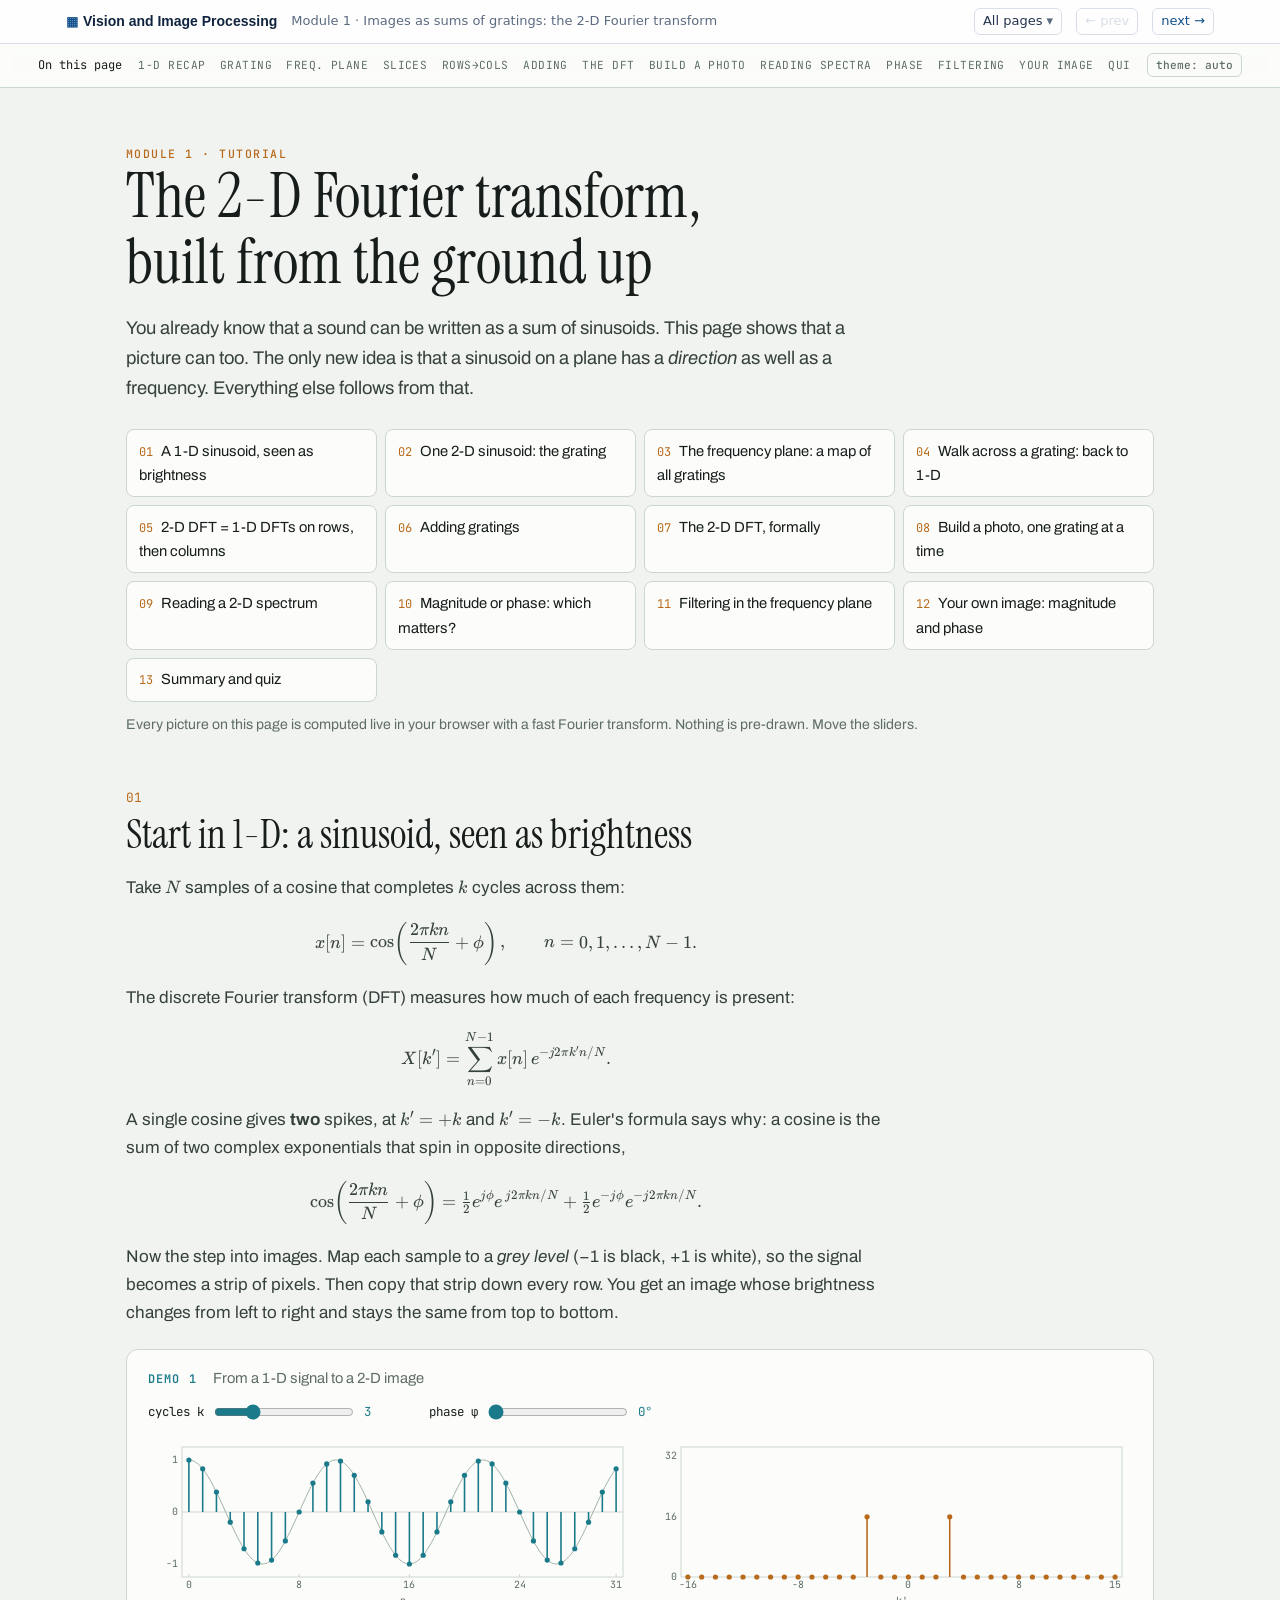
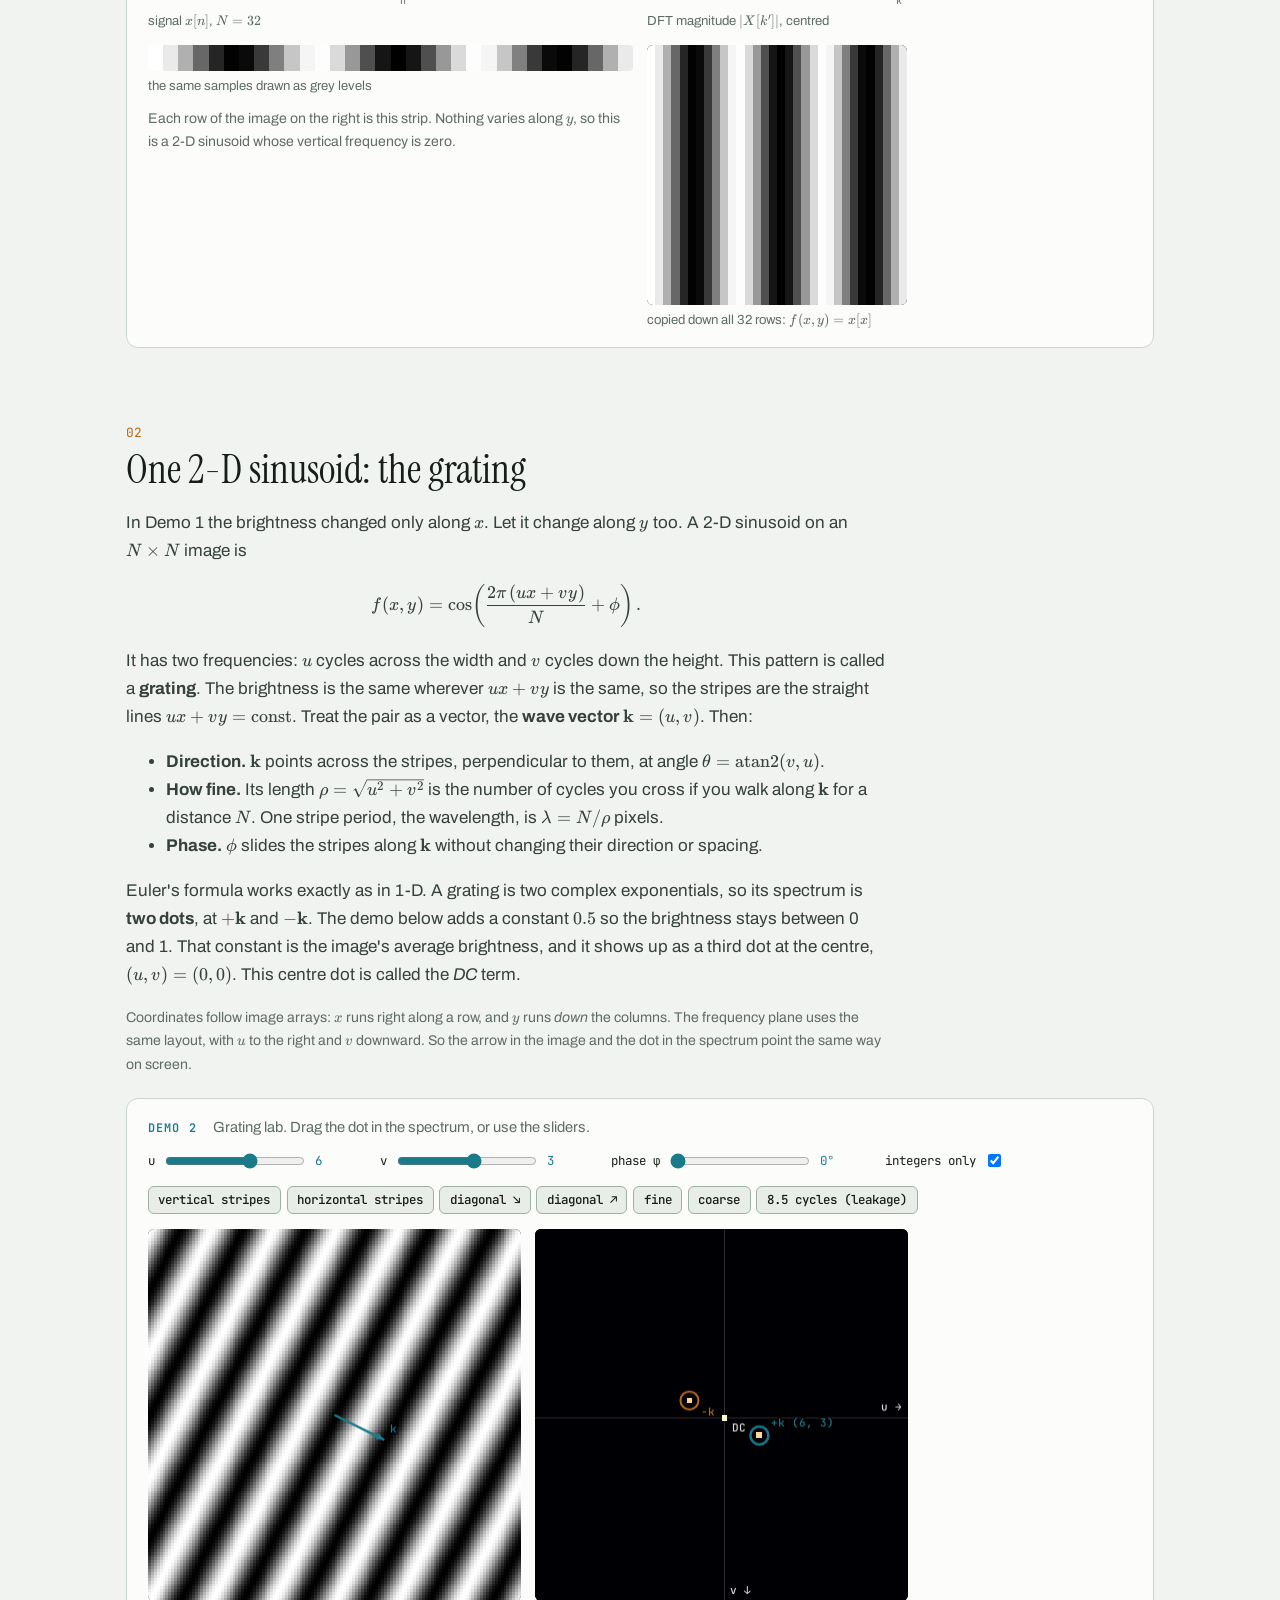
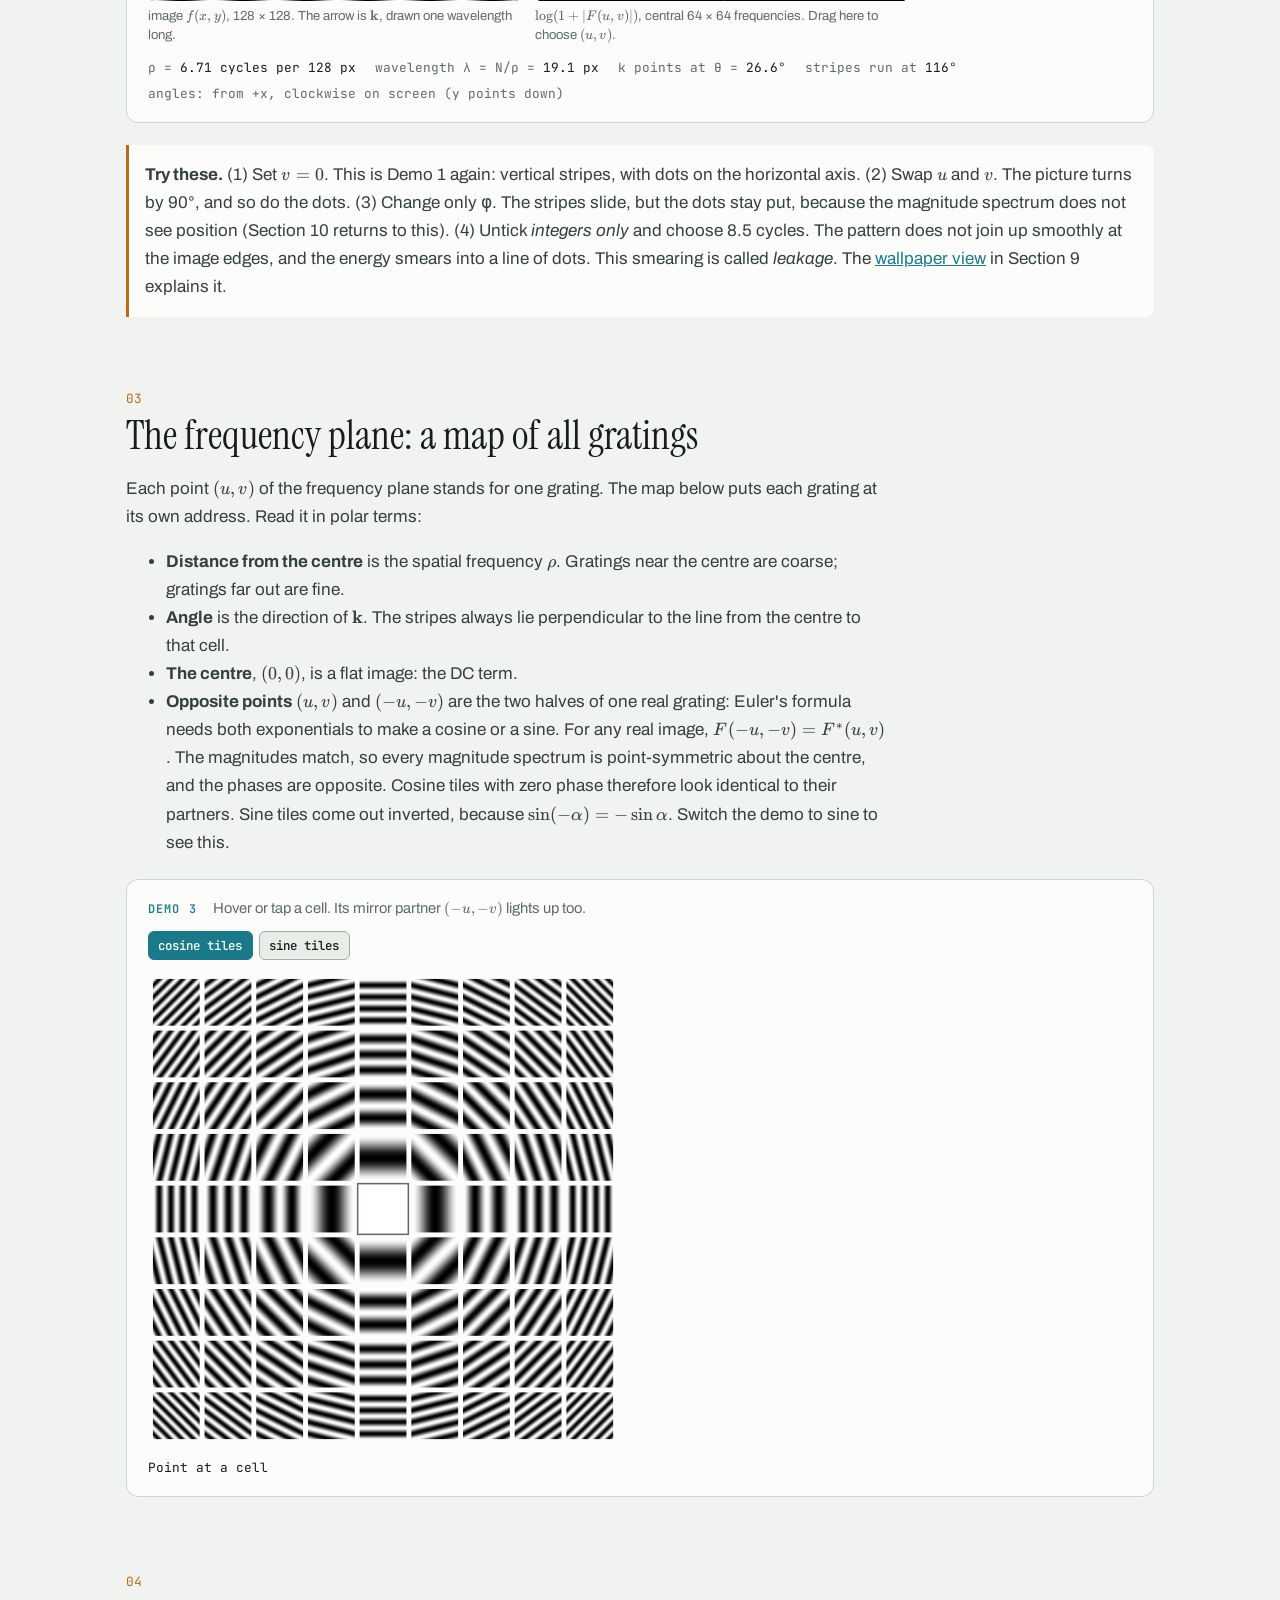
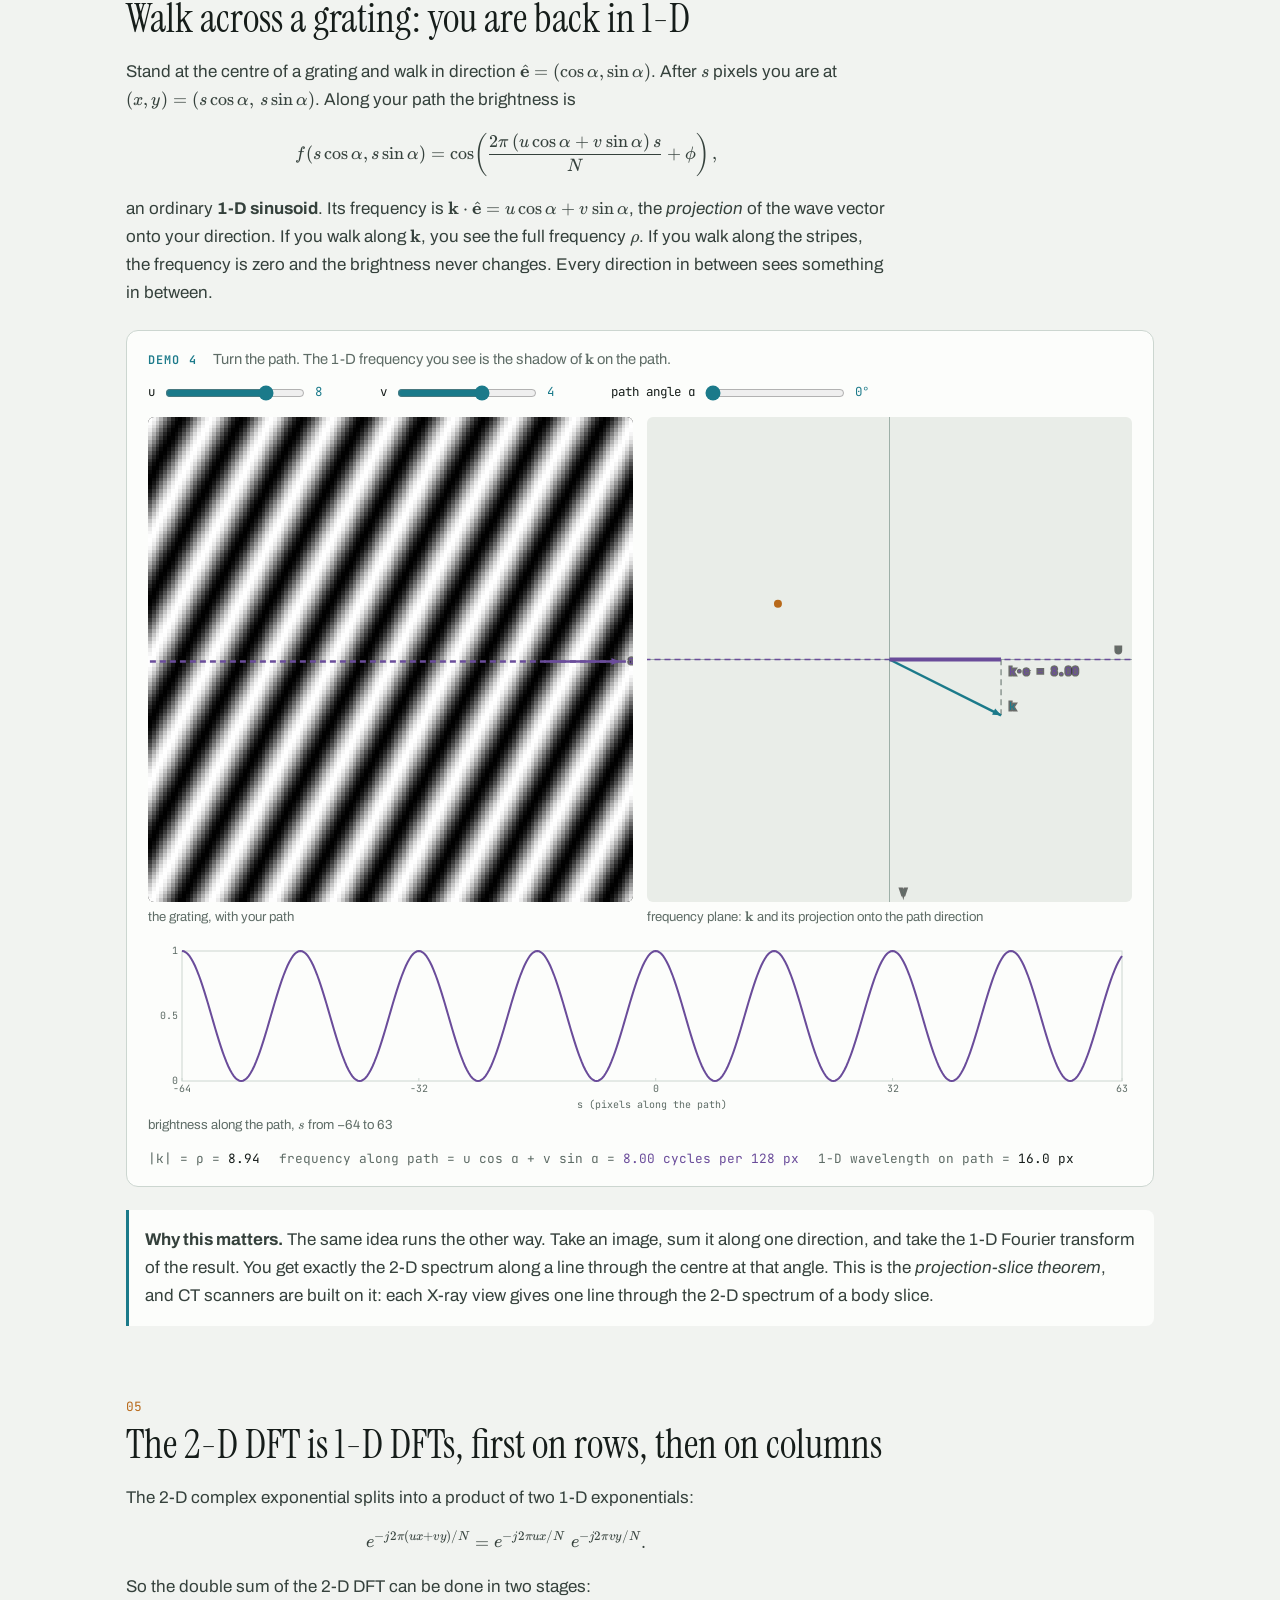
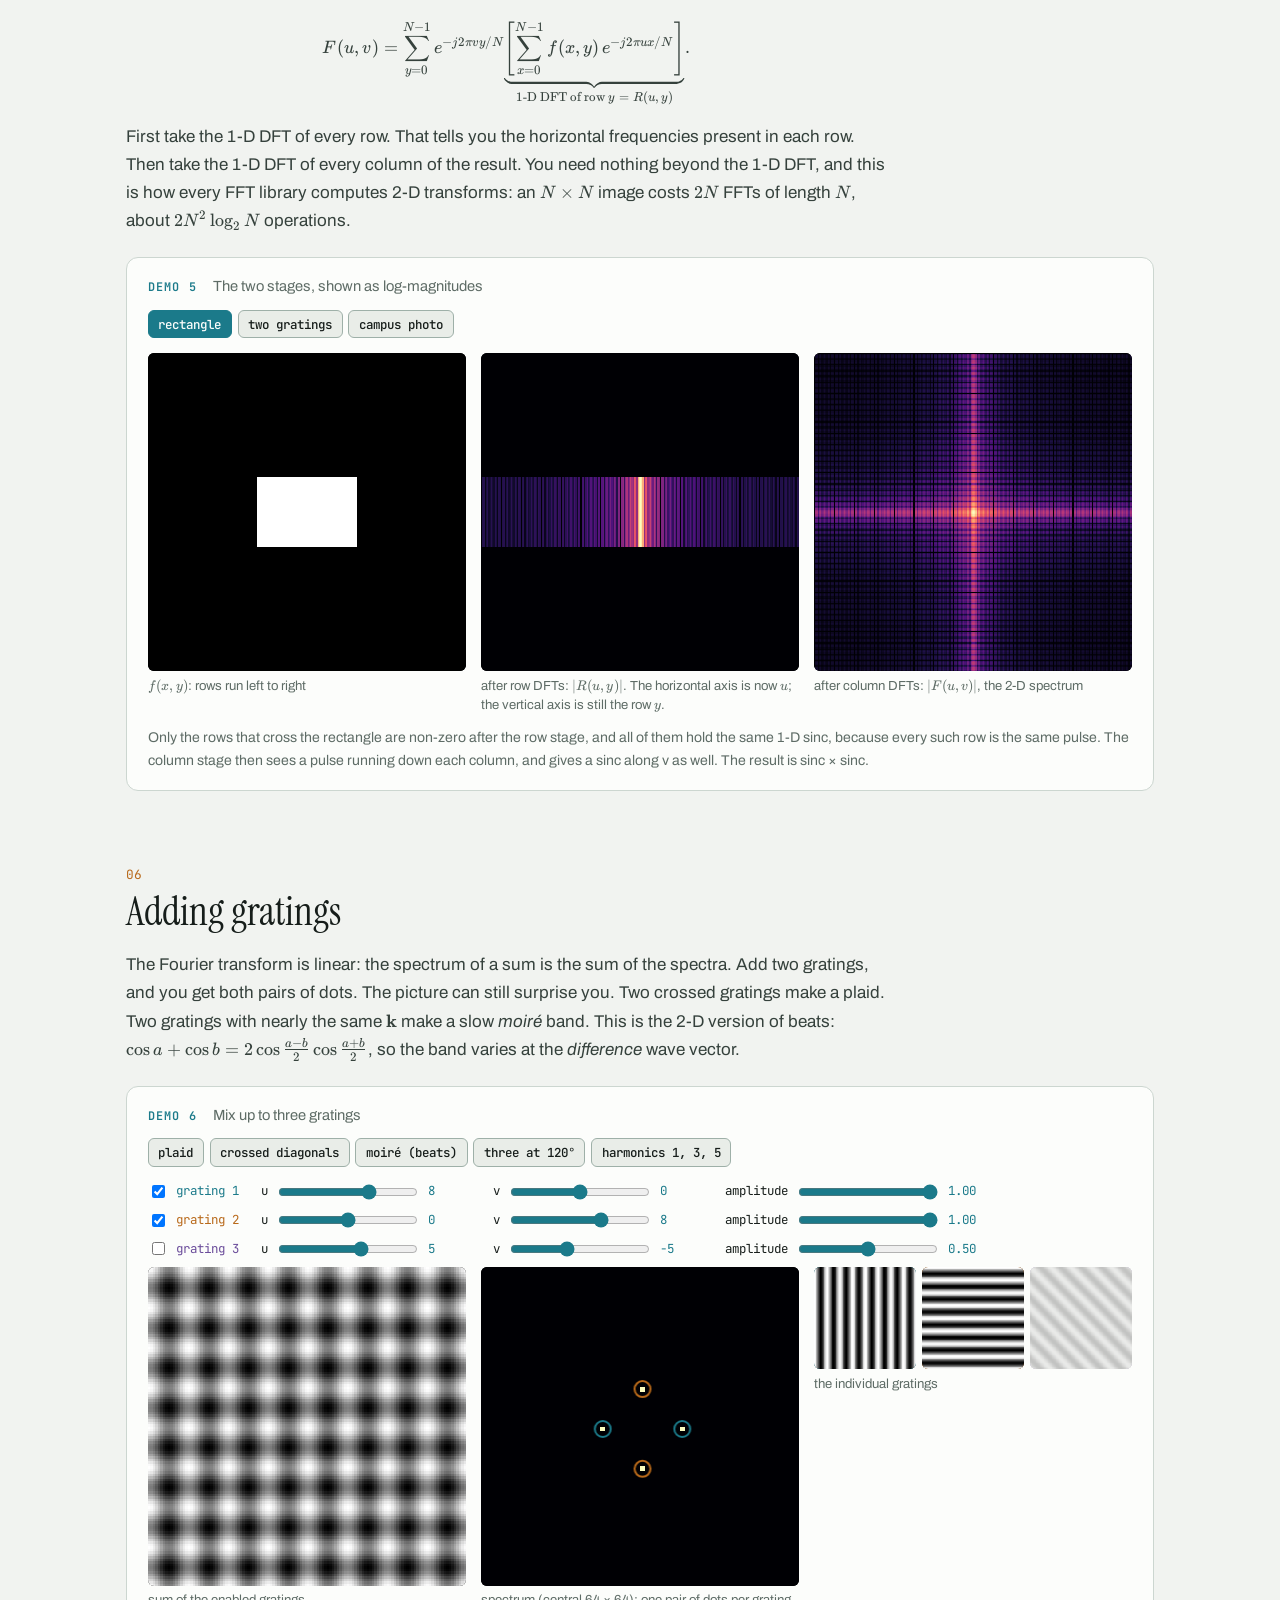
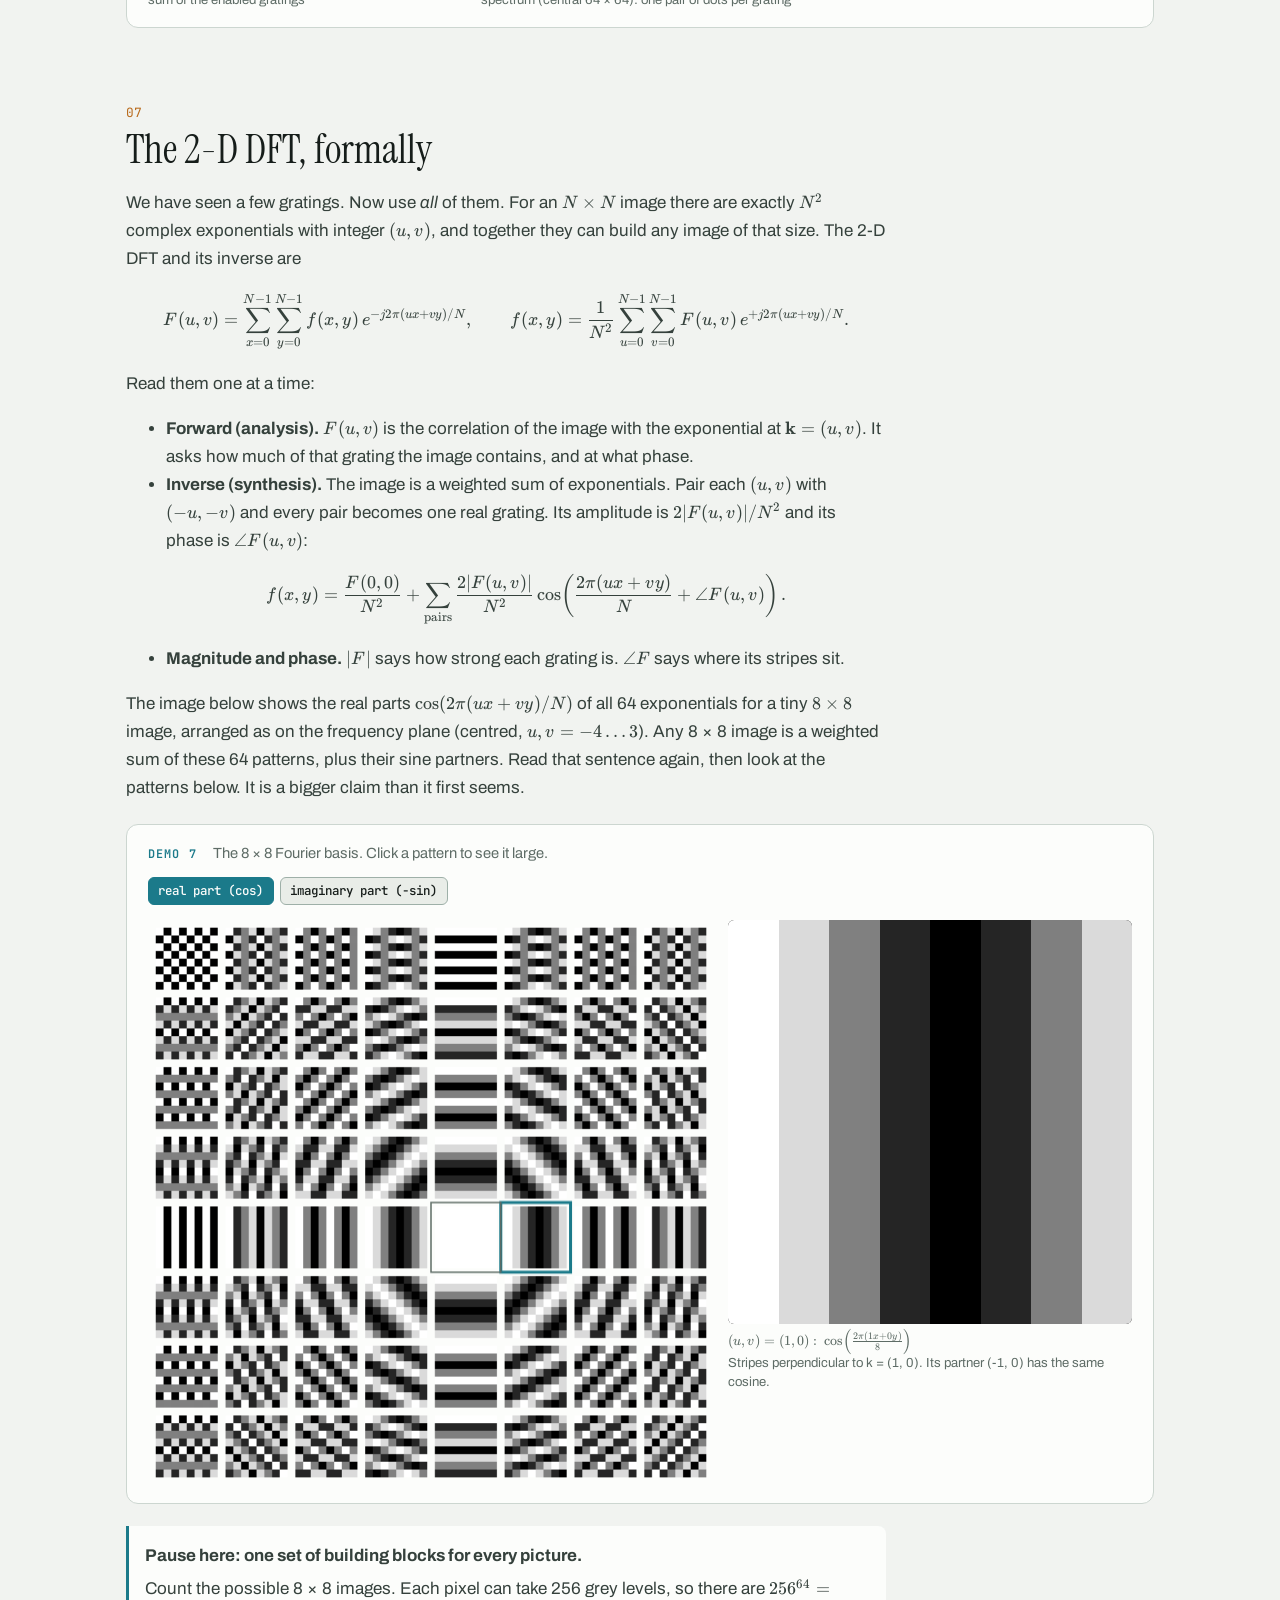
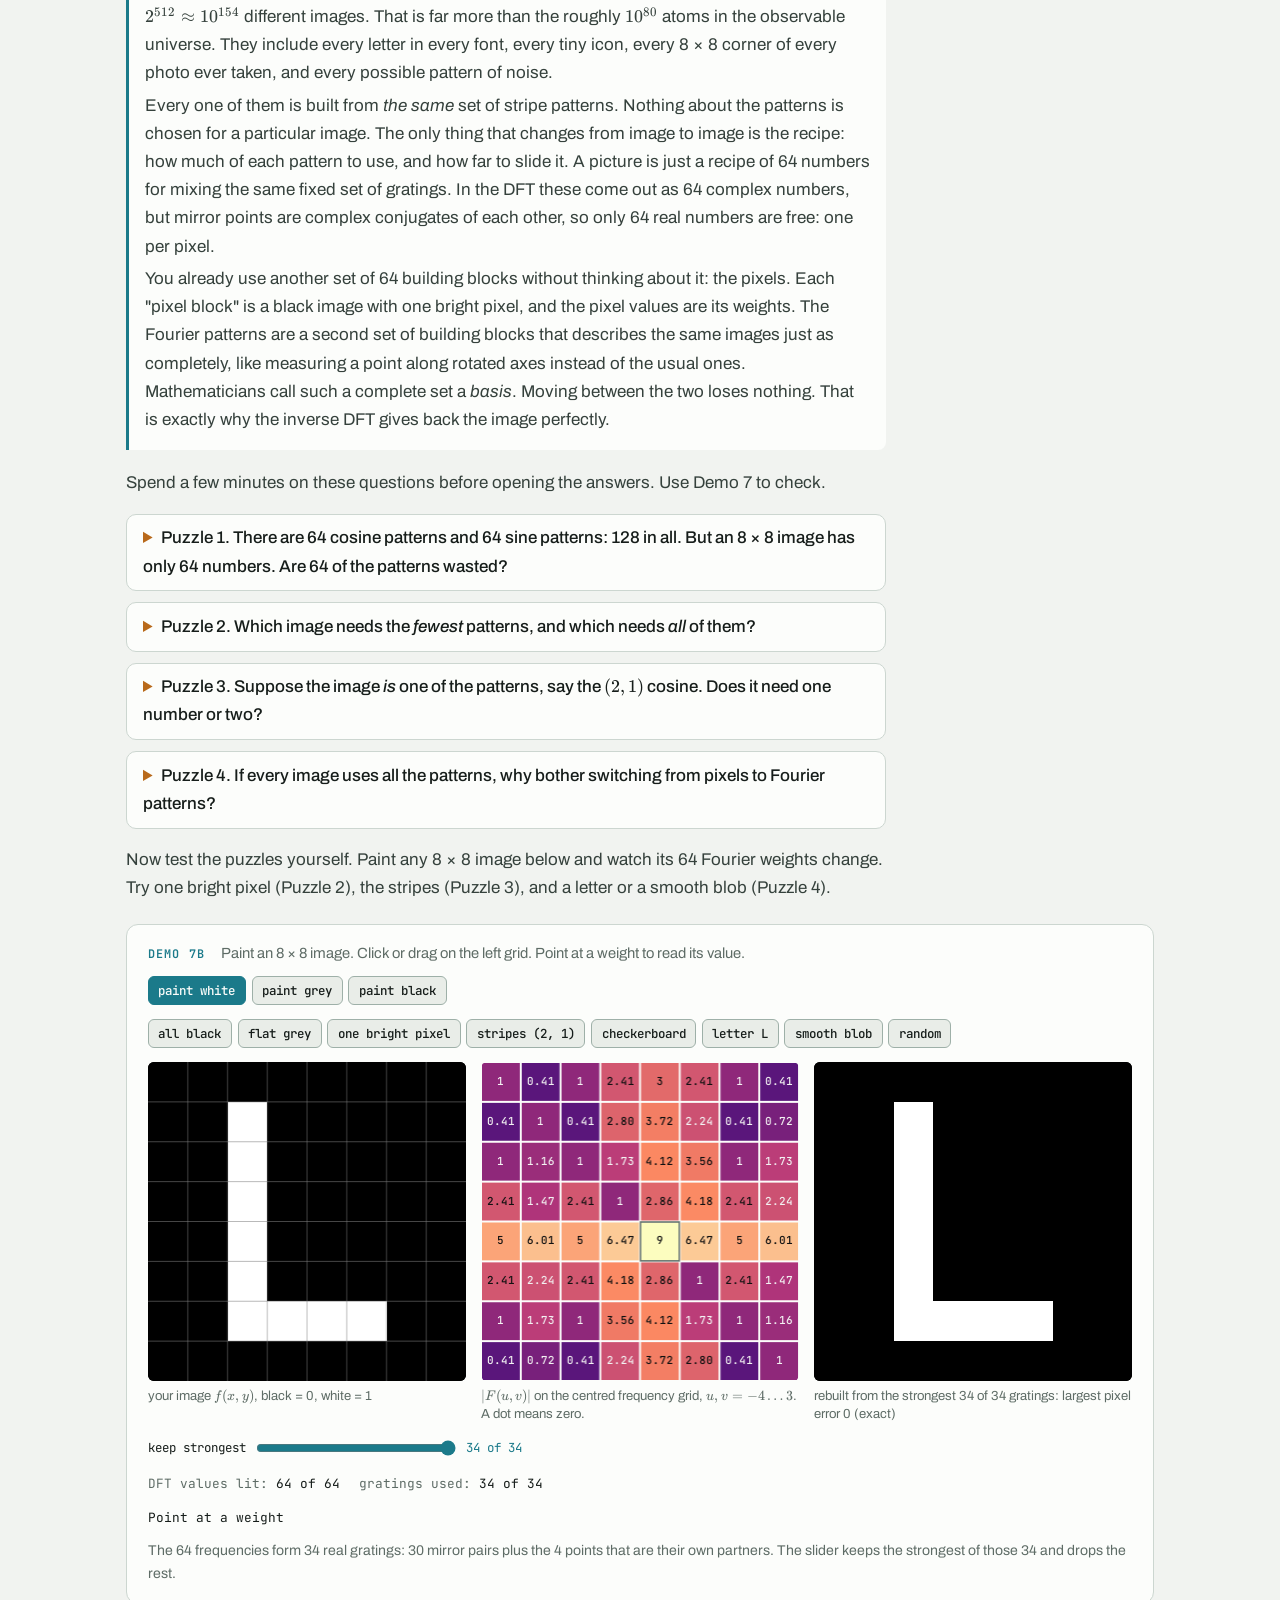
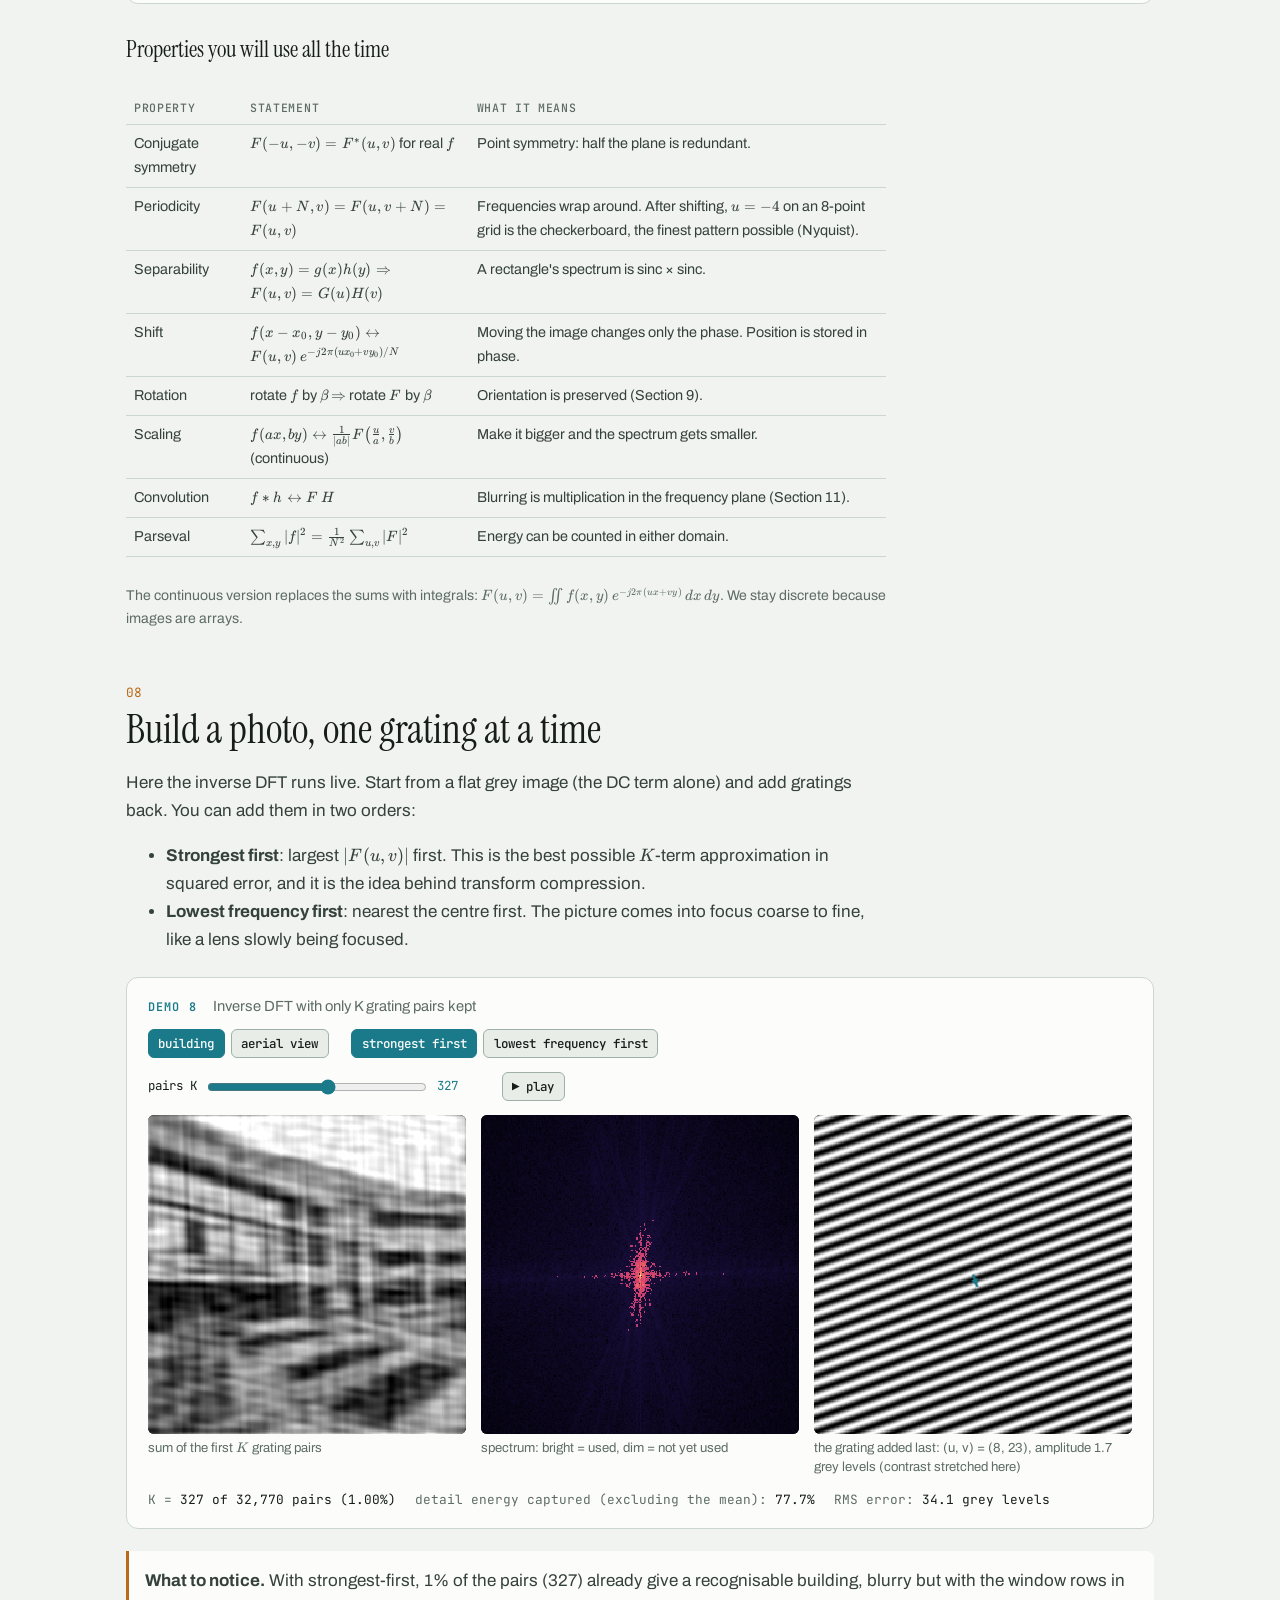
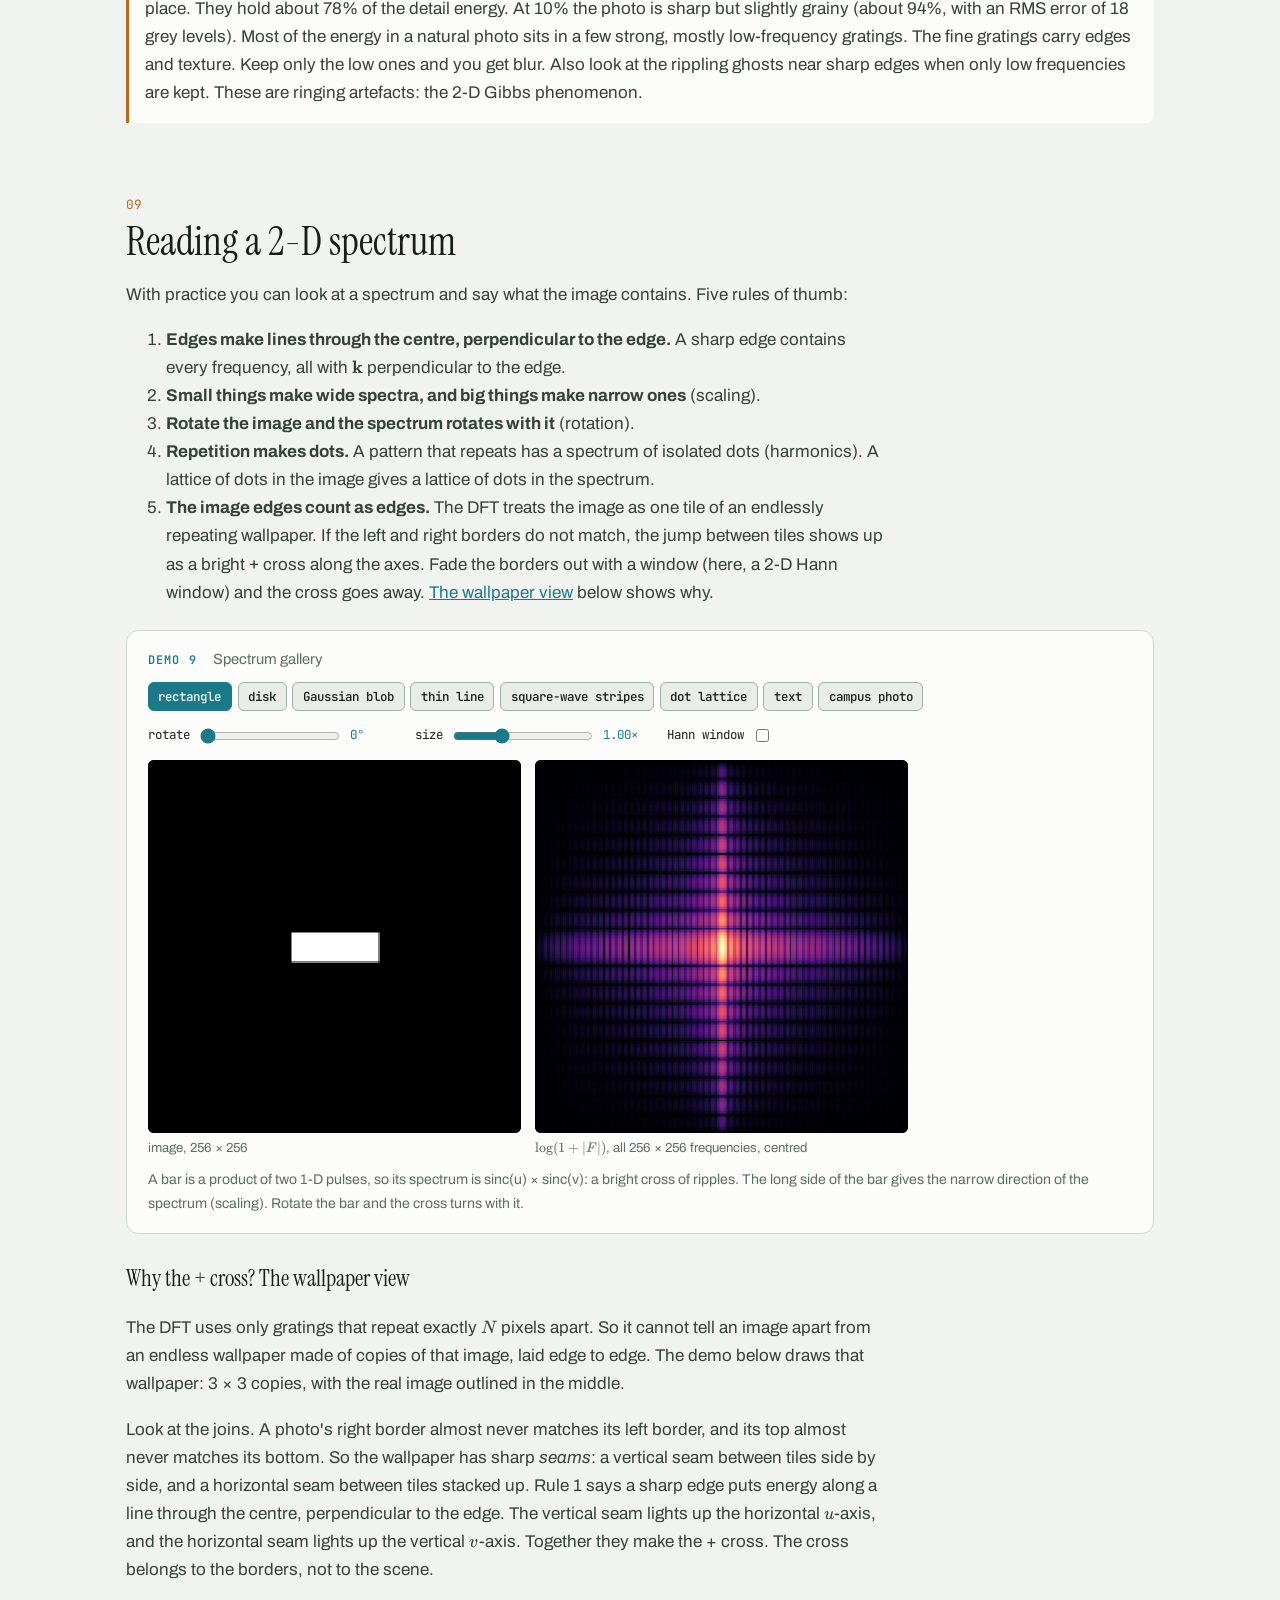
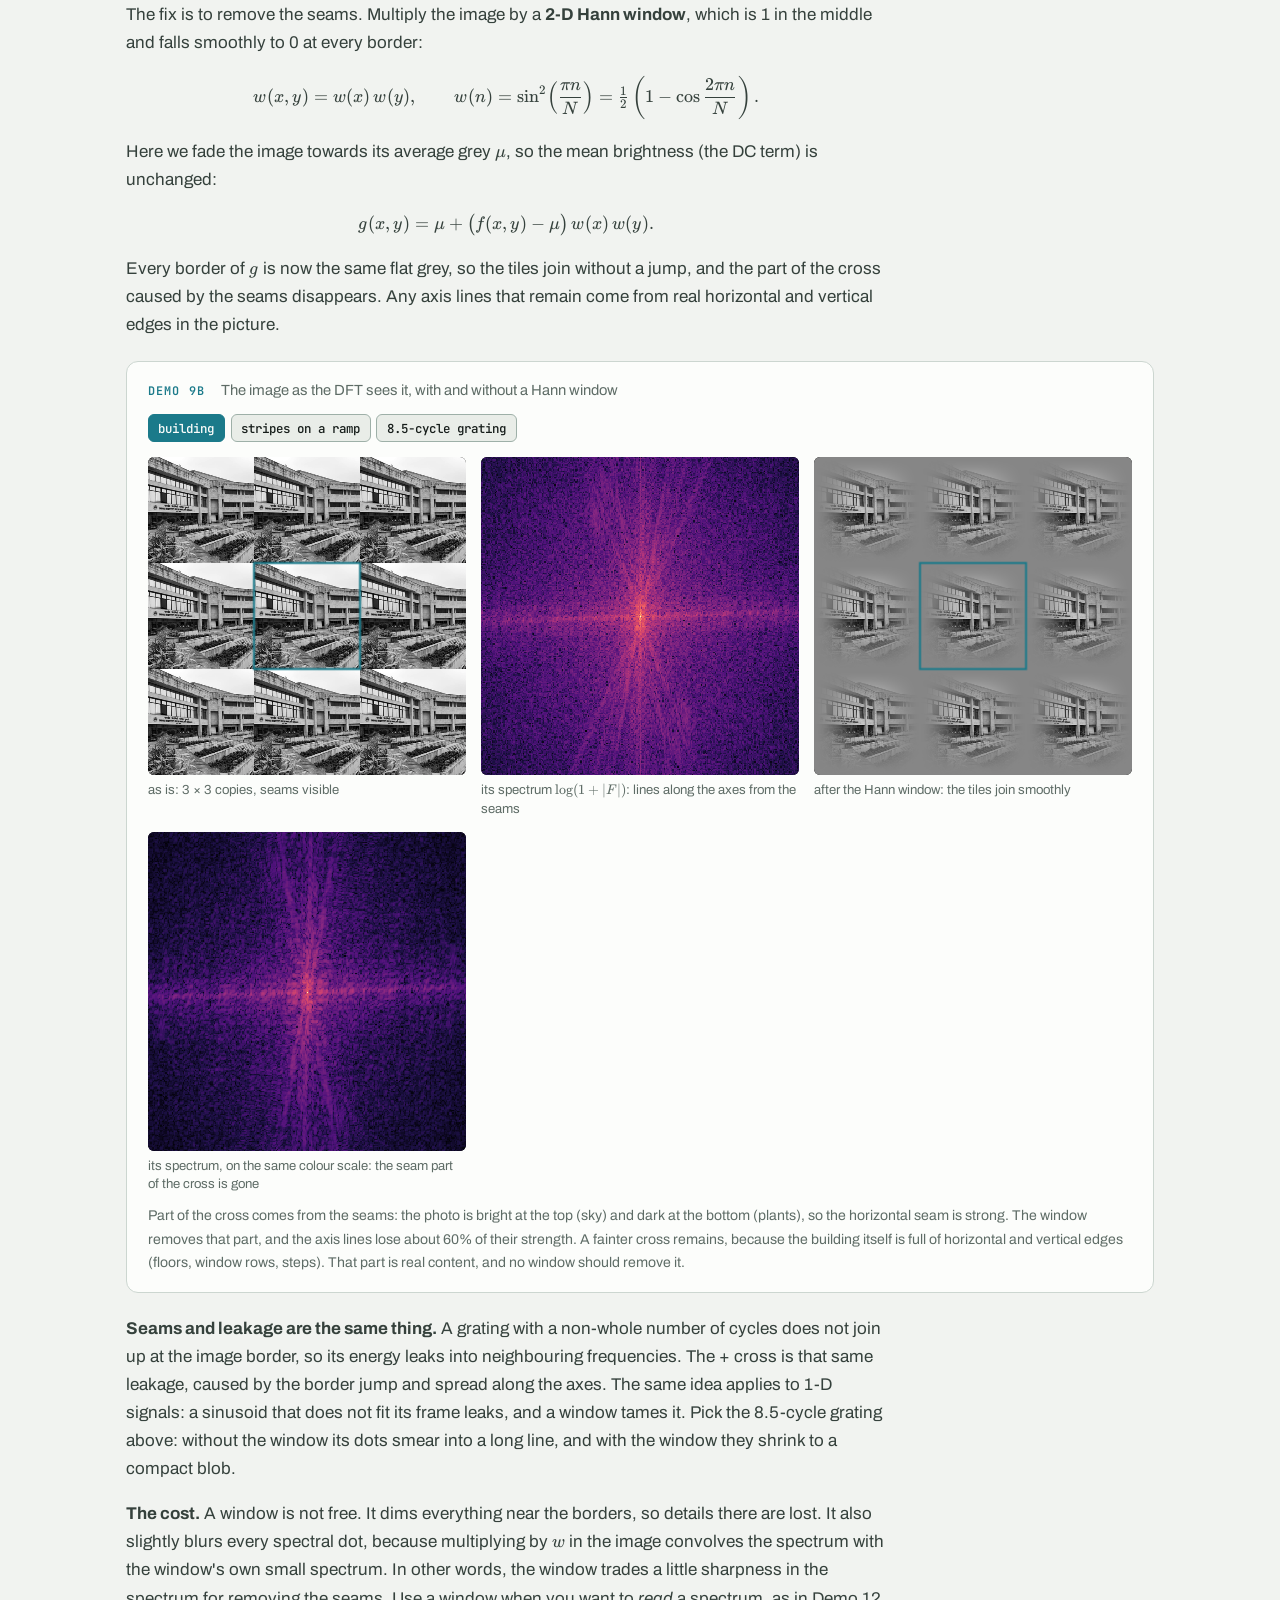
==== docs/fourier_2d/index.html @ 1fe4c896 "added" ====
<!doctype html>
<html lang="en">
<head>
<meta charset="utf-8">
<meta name="viewport" content="width=device-width, initial-scale=1">
<title>The 2-D Fourier Transform</title>
<link rel="stylesheet" href="../assets/katex/katex.min.css">
<script defer src="../assets/katex/katex.min.js"></script>
<script defer src="../assets/katex/contrib/auto-render.min.js"></script>
<link rel="preconnect" href="https://fonts.googleapis.com">
<link rel="stylesheet" href="https://fonts.googleapis.com/css2?family=Instrument+Serif:ital@0;1&family=Archivo:wght@400;500;600;700&family=JetBrains+Mono:wght@400;500;600&display=swap">
<style>
  :root {
    --bg: #F1F3F0; --surface: #FCFDFB; --surface-2: #E9EDE8;
    --ink: #161D1A; --ink-soft: #35413C; --muted: #5E6C66;
    --line: #CCD6D0; --line-strong: #9EB0A8;
    --acc: #1B7A8A;      /* wave vector, chosen things */
    --acc2: #B8691A;     /* highlights, conjugate partner */
    --acc3: #6A4C9A;     /* projections, third component */
    --good: #2E7D4F; --bad: #B23A3A;
  }
  @media (prefers-color-scheme: dark) {
    :root:not([data-theme="light"]) {
      --bg: #0C1110; --surface: #121A18; --surface-2: #19231F;
      --ink: #E8F0EC; --ink-soft: #C4D2CB; --muted: #869A91;
      --line: #25332D; --line-strong: #3A4C44;
      --acc: #4FD2E2; --acc2: #F0A94E; --acc3: #B497EA;
      --good: #6CCB8F; --bad: #F08080;
    }
  }
  :root[data-theme="dark"] {
    --bg: #0C1110; --surface: #121A18; --surface-2: #19231F;
    --ink: #E8F0EC; --ink-soft: #C4D2CB; --muted: #869A91;
    --line: #25332D; --line-strong: #3A4C44;
    --acc: #4FD2E2; --acc2: #F0A94E; --acc3: #B497EA;
    --good: #6CCB8F; --bad: #F08080;
  }
  * { box-sizing: border-box; }
  html { scroll-behavior: smooth; scroll-padding-top: 96px; }
  @media (prefers-reduced-motion: reduce) { html { scroll-behavior: auto; } }
  body {
    margin: 0; background: var(--bg); color: var(--ink-soft);
    font-family: "Archivo", ui-sans-serif, system-ui, sans-serif; font-size: 17px; line-height: 1.65;
    -webkit-font-smoothing: antialiased;
  }
  a { color: var(--acc); }
  h1, h2, h3 { font-family: "Instrument Serif", ui-serif, Georgia, serif; font-weight: 400; color: var(--ink); margin: 0; text-wrap: balance; }
  h1 { font-size: clamp(2.3rem, 6vw, 3.9rem); line-height: 1.05; }
  h2 { font-size: clamp(1.8rem, 4vw, 2.5rem); line-height: 1.15; margin-bottom: 0.6rem; }
  h3 { font-size: 1.45rem; margin: 1.6rem 0 0.4rem; }
  .mono, code { font-family: "JetBrains Mono", ui-monospace, monospace; font-variant-numeric: tabular-nums; }
  code { font-size: 0.86em; background: var(--surface-2); padding: 0.05em 0.35em; border-radius: 4px; }
  .eyebrow { font-family: "JetBrains Mono", monospace; font-size: 0.72rem; letter-spacing: 0.13em; text-transform: uppercase; color: var(--acc2); font-weight: 500; }

  .topbar {
    position: relative; display: flex; align-items: center; gap: 1rem;
    padding: 0.6rem clamp(1rem, 4vw, 2.4rem); background: color-mix(in srgb, var(--surface) 92%, transparent);
    backdrop-filter: blur(6px); border-bottom: 1px solid var(--line);
  }
  .topbar .brand { font-family: "JetBrains Mono", monospace; font-size: 0.75rem; color: var(--ink); white-space: nowrap; }
  .topbar nav { display: flex; gap: 0.9rem; overflow-x: auto; flex: 1; scrollbar-width: none; }
  .topbar nav a { font-family: "JetBrains Mono", monospace; font-size: 0.7rem; text-transform: uppercase; letter-spacing: 0.04em; color: var(--muted); text-decoration: none; white-space: nowrap; }
  .topbar nav a:hover { color: var(--acc); }
  .themebtn { background: none; border: 1px solid var(--line); color: var(--muted); border-radius: 6px; font: 500 0.7rem "JetBrains Mono", monospace; padding: 0.25rem 0.5rem; cursor: pointer; }

  main { max-width: 1060px; margin: 0 auto; padding: 0 16px 5rem; }
  .prose { max-width: 760px; }
  section { padding-top: 3.2rem; }
  .hero { padding-top: 3.5rem; }
  .lede { font-size: 1.15rem; color: var(--ink-soft); max-width: 720px; }
  .roadmap { display: grid; grid-template-columns: repeat(auto-fit, minmax(210px, 1fr)); gap: 0.5rem; margin: 1.6rem 0 0; padding: 0; list-style: none; counter-reset: r; }
  .roadmap li { counter-increment: r; background: var(--surface); border: 1px solid var(--line); border-radius: 8px; padding: 0.55rem 0.75rem; font-size: 0.92rem; }
  .roadmap li::before { content: counter(r, decimal-leading-zero); font-family: "JetBrains Mono", monospace; color: var(--acc2); margin-right: 0.5rem; font-size: 0.75rem; }
  .roadmap a { color: var(--ink); text-decoration: none; }
  .secnum { font-family: "JetBrains Mono", monospace; font-size: 0.8rem; color: var(--acc2); display: block; margin-bottom: 0.2rem; }

  .demo { background: var(--surface); border: 1px solid var(--line); border-radius: 12px; padding: 1rem clamp(0.8rem, 2vw, 1.3rem) 1.1rem; margin: 1.4rem 0; }
  .demo > .dhead { display: flex; flex-wrap: wrap; gap: 0.4rem 1rem; align-items: baseline; margin-bottom: 0.7rem; }
  .demo > .dhead b { font-family: "JetBrains Mono", monospace; font-size: 0.74rem; letter-spacing: 0.1em; text-transform: uppercase; color: var(--acc); font-weight: 600; }
  .demo > .dhead span { font-size: 0.92rem; color: var(--muted); }
  .controls { display: flex; flex-wrap: wrap; gap: 0.6rem 1.4rem; align-items: center; margin-bottom: 0.9rem; }
  .ctl { display: flex; align-items: center; gap: 0.5rem; font-size: 0.86rem; }
  .ctl label { font-family: "JetBrains Mono", monospace; font-size: 0.78rem; color: var(--ink); white-space: nowrap; }
  .ctl output { font-family: "JetBrains Mono", monospace; font-size: 0.78rem; color: var(--acc); min-width: 3.4em; }
  input[type=range] { width: 140px; accent-color: var(--acc); }
  select, .btn { font: 500 0.78rem "JetBrains Mono", monospace; background: var(--surface-2); color: var(--ink); border: 1px solid var(--line-strong); border-radius: 6px; padding: 0.3rem 0.6rem; cursor: pointer; }
  .btn:hover { border-color: var(--acc); color: var(--acc); }
  .btn.on { background: var(--acc); color: var(--surface); border-color: var(--acc); }
  .chips { display: flex; flex-wrap: wrap; gap: 0.35rem; }

  .panels { display: grid; grid-template-columns: repeat(auto-fit, minmax(210px, 1fr)); gap: 0.9rem; }
  .panels.two { grid-template-columns: repeat(auto-fit, minmax(260px, 1fr)); max-width: 760px; }
  .panels.four { grid-template-columns: repeat(auto-fit, minmax(170px, 1fr)); }
  .panel { margin: 0; min-width: 0; }
  .panel figcaption { font-size: 0.82rem; color: var(--muted); margin-top: 0.35rem; line-height: 1.4; }
  .stack { position: relative; aspect-ratio: 1; background: #000; border-radius: 6px; overflow: hidden; }
  .stack canvas { position: absolute; inset: 0; width: 100%; height: 100%; }
  .stack canvas.ov { pointer-events: none; }
  .stack.drag { cursor: crosshair; touch-action: none; }
  canvas.px { image-rendering: pixelated; }
  canvas.plot { width: 100%; height: 170px; display: block; }
  .strip { width: 100%; height: 26px; image-rendering: pixelated; display: block; border-radius: 4px; }
  .readout { display: flex; flex-wrap: wrap; gap: 0.3rem 1.2rem; margin-top: 0.8rem; font-family: "JetBrains Mono", monospace; font-size: 0.8rem; color: var(--ink); }
  .readout span i { color: var(--muted); font-style: normal; }
  .note { font-size: 0.88rem; color: var(--muted); margin: 0.7rem 0 0; }

  .callout { border-left: 3px solid var(--acc2); background: var(--surface); padding: 0.7rem 1rem; border-radius: 0 8px 8px 0; margin: 1.2rem 0; }
  .callout.key { border-color: var(--acc); }
  .callout p { margin: 0.3rem 0; }
  .katex-display { overflow-x: auto; overflow-y: hidden; padding: 0.2rem 0; }
  .katex { font-size: 1.06em; }

  .cmp { width: 100%; border-collapse: collapse; font-size: 0.9rem; margin: 1rem 0; }
  .cmp th, .cmp td { border-bottom: 1px solid var(--line); padding: 0.45rem 0.5rem; text-align: left; vertical-align: top; }
  .cmp th { font-family: "JetBrains Mono", monospace; font-size: 0.72rem; text-transform: uppercase; letter-spacing: 0.06em; color: var(--muted); font-weight: 500; }
  .tablewrap { overflow-x: auto; }

  .drop { display: flex; align-items: center; justify-content: center; min-height: 84px; margin-bottom: 0.9rem; border: 2px dashed var(--line-strong); border-radius: 10px; background: var(--surface-2); color: var(--muted); text-align: center; padding: 0.8rem; cursor: pointer; font-size: 0.92rem; }
  .drop strong { color: var(--ink); }
  .drop.over { border-color: var(--acc); color: var(--acc); }
  .drop input { position: absolute; width: 1px; height: 1px; opacity: 0; }
  details.think { background: var(--surface); border: 1px solid var(--line); border-radius: 10px; padding: 0.6rem 1rem; margin: 0.7rem 0; }
  details.think summary { cursor: pointer; color: var(--ink); font-weight: 500; }
  details.think summary::marker { color: var(--acc2); }
  details.think[open] summary { margin-bottom: 0.4rem; }
  details.think p { margin: 0.4rem 0 0.2rem; }
  .quiz .q { background: var(--surface); border: 1px solid var(--line); border-radius: 10px; padding: 0.8rem 1rem; margin: 0.8rem 0; }
  .quiz .q p { margin: 0 0 0.5rem; color: var(--ink); }
  .quiz .opts { display: flex; flex-direction: column; gap: 0.35rem; }
  .quiz button.opt { text-align: left; background: var(--surface-2); border: 1px solid var(--line); border-radius: 6px; padding: 0.4rem 0.6rem; color: var(--ink-soft); font: inherit; font-size: 0.92rem; cursor: pointer; }
  .quiz button.opt.right { border-color: var(--good); color: var(--good); }
  .quiz button.opt.wrong { border-color: var(--bad); color: var(--bad); }
  .quiz .why { display: none; font-size: 0.88rem; margin-top: 0.5rem; color: var(--muted); }
  .quiz .q.done .why { display: block; }
  footer { border-top: 1px solid var(--line); margin-top: 4rem; padding: 1.2rem 16px; font-size: 0.82rem; color: var(--muted); text-align: center; }
  @media (max-width: 560px) { input[type=range] { width: 110px; } body { font-size: 16px; } }
</style>
<!--ai:head--><link rel="stylesheet" href="../assets/site.css?v=592b11fb"><!--/ai:head-->
</head>
<body>
<!--ai:nav--><nav class="ai-nav" aria-label="Course navigation"><div class="ai-nav-in"><a class="ai-brand" href="../index.html" title="Vision and Image Processing"><span class="ai-logo" aria-hidden="true">▦</span><span class="ai-brand-full">Vision and Image Processing</span><span class="ai-brand-short">VIP</span></a><span class="ai-where">Module 1 &middot; Images as sums of gratings: the 2-D Fourier transform</span><details class="ai-menu"><summary>All pages</summary><ul><li><a href="index.html" aria-current="page">1. The 2-D Fourier transform, built from the ground up</a></li><li><a href="../gaze/index.html">2. Where the eyes go: how people scan text and scenes</a></li></ul></details><span class="ai-step ai-prev ai-off">← prev</span><a class="ai-step ai-next" href="../gaze/index.html" title="Where the eyes go: how people scan text and scenes">next →</a></div></nav><!--/ai:nav-->
<header class="topbar">
  <span class="brand">On this page</span>
  <nav>
    <a href="#s1">1-D recap</a><a href="#s2">Grating</a><a href="#s3">Freq. plane</a><a href="#s4">Slices</a>
    <a href="#s5">Rows→cols</a><a href="#s6">Adding</a><a href="#s7">The DFT</a><a href="#s8">Build a photo</a>
    <a href="#s9">Reading spectra</a><a href="#s10">Phase</a><a href="#s11">Filtering</a><a href="#s12">Your image</a><a href="#s13">Quiz</a>
  </nav>
  <button class="themebtn" id="themebtn" type="button">theme</button>
</header>

<main>
<section class="hero">
  <div class="eyebrow">Module 1 · Tutorial</div>
  <h1>The 2-D Fourier transform, built from the ground up</h1>
  <p class="lede">You already know that a sound can be written as a sum of sinusoids. This page shows that a picture can too.
  The only new idea is that a sinusoid on a plane has a <em>direction</em> as well as a frequency. Everything else follows from that.</p>
  <ol class="roadmap">
    <li><a href="#s1">A 1-D sinusoid, seen as brightness</a></li>
    <li><a href="#s2">One 2-D sinusoid: the grating</a></li>
    <li><a href="#s3">The frequency plane: a map of all gratings</a></li>
    <li><a href="#s4">Walk across a grating: back to 1-D</a></li>
    <li><a href="#s5">2-D DFT = 1-D DFTs on rows, then columns</a></li>
    <li><a href="#s6">Adding gratings</a></li>
    <li><a href="#s7">The 2-D DFT, formally</a></li>
    <li><a href="#s8">Build a photo, one grating at a time</a></li>
    <li><a href="#s9">Reading a 2-D spectrum</a></li>
    <li><a href="#s10">Magnitude or phase: which matters?</a></li>
    <li><a href="#s11">Filtering in the frequency plane</a></li>
    <li><a href="#s12">Your own image: magnitude and phase</a></li>
    <li><a href="#s13">Summary and quiz</a></li>
  </ol>
  <p class="note">Every picture on this page is computed live in your browser with a fast Fourier transform. Nothing is pre-drawn. Move the sliders.</p>
</section>

<!-- ============ 1 ============ -->
<section id="s1" class="prose-wide">
  <div class="prose">
  <span class="secnum">01</span>
  <h2>Start in 1-D: a sinusoid, seen as brightness</h2>
  <p>Take \(N\) samples of a cosine that completes \(k\) cycles across them:</p>
  \[ x[n] = \cos\!\left(\frac{2\pi k n}{N} + \phi\right), \qquad n = 0,1,\dots,N-1. \]
  <p>The discrete Fourier transform (DFT) measures how much of each frequency is present:</p>
  \[ X[k'] = \sum_{n=0}^{N-1} x[n]\, e^{-j 2\pi k' n / N}. \]
  <p>A single cosine gives <strong>two</strong> spikes, at \(k' = +k\) and \(k' = -k\). Euler's formula says why: a cosine is the sum of two complex exponentials that spin in opposite directions,</p>
  \[ \cos\!\left(\frac{2\pi k n}{N} + \phi\right) = \tfrac12 e^{j\phi} e^{\,j 2\pi k n/N} + \tfrac12 e^{-j\phi} e^{-j 2\pi k n/N}. \]
  <p>Now the step into images. Map each sample to a <em>grey level</em> (−1 is black, +1 is white), so the signal becomes a strip of pixels. Then copy that strip down every row. You get an image whose brightness changes from left to right and stays the same from top to bottom.</p>
  </div>

  <div class="demo" id="d1">
    <div class="dhead"><b>Demo 1</b><span>From a 1-D signal to a 2-D image</span></div>
    <div class="controls">
      <div class="ctl"><label for="d1k">cycles k</label><input type="range" id="d1k" min="0" max="12" step="1" value="3"><output id="d1ko"></output></div>
      <div class="ctl"><label for="d1p">phase φ</label><input type="range" id="d1p" min="0" max="360" step="5" value="0"><output id="d1po"></output></div>
    </div>
    <div class="panels">
      <figure class="panel"><canvas class="plot" id="d1x"></canvas><figcaption>signal \(x[n]\), \(N = 32\)</figcaption></figure>
      <figure class="panel"><canvas class="plot" id="d1X"></canvas><figcaption>DFT magnitude \(|X[k']|\), centred</figcaption></figure>
    </div>
    <div class="panels" style="margin-top:0.9rem">
      <figure class="panel"><canvas class="strip" id="d1s"></canvas><figcaption>the same samples drawn as grey levels</figcaption>
        <p class="note">Each row of the image on the right is this strip. Nothing varies along \(y\), so this is a 2-D sinusoid whose vertical frequency is zero.</p></figure>
      <figure class="panel" style="max-width:260px"><div class="stack"><canvas class="px" id="d1i"></canvas></div><figcaption>copied down all 32 rows: \(f(x,y) = x[x]\)</figcaption></figure>
    </div>
  </div>
</section>

<!-- ============ 2 ============ -->
<section id="s2">
  <div class="prose">
  <span class="secnum">02</span>
  <h2>One 2-D sinusoid: the grating</h2>
  <p>In Demo 1 the brightness changed only along \(x\). Let it change along \(y\) too. A 2-D sinusoid on an \(N\times N\) image is</p>
  \[ f(x,y) = \cos\!\left(\frac{2\pi\,(u x + v y)}{N} + \phi\right). \]
  <p>It has two frequencies: \(u\) cycles across the width and \(v\) cycles down the height. This pattern is called a <strong>grating</strong>. The brightness is the same wherever \(ux + vy\) is the same, so the stripes are the straight lines \(ux + vy = \text{const}\). Treat the pair as a vector, the <strong>wave vector</strong> \(\mathbf{k} = (u, v)\). Then:</p>
  <ul>
    <li><strong>Direction.</strong> \(\mathbf{k}\) points across the stripes, perpendicular to them, at angle \(\theta = \operatorname{atan2}(v, u)\).</li>
    <li><strong>How fine.</strong> Its length \(\rho = \sqrt{u^2+v^2}\) is the number of cycles you cross if you walk along \(\mathbf{k}\) for a distance \(N\). One stripe period, the wavelength, is \(\lambda = N/\rho\) pixels.</li>
    <li><strong>Phase.</strong> \(\phi\) slides the stripes along \(\mathbf{k}\) without changing their direction or spacing.</li>
  </ul>
  <p>Euler's formula works exactly as in 1-D. A grating is two complex exponentials, so its spectrum is <strong>two dots</strong>, at \(+\mathbf{k}\) and \(-\mathbf{k}\). The demo below adds a constant \(0.5\) so the brightness stays between 0 and 1. That constant is the image's average brightness, and it shows up as a third dot at the centre, \((u,v)=(0,0)\). This centre dot is called the <em>DC</em> term.</p>
  <p class="note">Coordinates follow image arrays: \(x\) runs right along a row, and \(y\) runs <em>down</em> the columns. The frequency plane uses the same layout, with \(u\) to the right and \(v\) downward. So the arrow in the image and the dot in the spectrum point the same way on screen.</p>
  </div>

  <div class="demo" id="d2">
    <div class="dhead"><b>Demo 2</b><span>Grating lab. Drag the dot in the spectrum, or use the sliders.</span></div>
    <div class="controls">
      <div class="ctl"><label for="d2u">u</label><input type="range" id="d2u" min="-24" max="24" step="1" value="6"><output id="d2uo"></output></div>
      <div class="ctl"><label for="d2v">v</label><input type="range" id="d2v" min="-24" max="24" step="1" value="3"><output id="d2vo"></output></div>
      <div class="ctl"><label for="d2p">phase φ</label><input type="range" id="d2p" min="0" max="360" step="5" value="0"><output id="d2po"></output></div>
      <div class="ctl"><label for="d2int">integers only</label><input type="checkbox" id="d2int" checked></div>
    </div>
    <div class="controls chips" id="d2pre">
      <button class="btn" data-u="8" data-v="0">vertical stripes</button>
      <button class="btn" data-u="0" data-v="8">horizontal stripes</button>
      <button class="btn" data-u="6" data-v="6">diagonal ↘</button>
      <button class="btn" data-u="6" data-v="-6">diagonal ↗</button>
      <button class="btn" data-u="20" data-v="5">fine</button>
      <button class="btn" data-u="2" data-v="1">coarse</button>
      <button class="btn" data-u="8.5" data-v="0">8.5 cycles (leakage)</button>
    </div>
    <div class="panels two">
      <figure class="panel"><div class="stack"><canvas class="px" id="d2img"></canvas><canvas class="ov"></canvas></div>
        <figcaption>image \(f(x,y)\), 128 × 128. The arrow is \(\mathbf{k}\), drawn one wavelength long.</figcaption></figure>
      <figure class="panel"><div class="stack drag" id="d2specbox"><canvas class="px" id="d2spec"></canvas><canvas class="ov"></canvas></div>
        <figcaption>\(\log(1+|F(u,v)|)\), central 64 × 64 frequencies. Drag here to choose \((u,v)\).</figcaption></figure>
    </div>
    <div class="readout" id="d2read"></div>
  </div>

  <div class="callout">
    <p><strong>Try these.</strong> (1) Set \(v=0\). This is Demo 1 again: vertical stripes, with dots on the horizontal axis. (2) Swap \(u\) and \(v\). The picture turns by 90°, and so do the dots. (3) Change only φ. The stripes slide, but the dots stay put, because the magnitude spectrum does not see position (Section 10 returns to this). (4) Untick <em>integers only</em> and choose 8.5 cycles. The pattern does not join up smoothly at the image edges, and the energy smears into a line of dots. This smearing is called <em>leakage</em>. The <a href="#wallpaper">wallpaper view</a> in Section 9 explains it.</p>
  </div>
</section>

<!-- ============ 3 ============ -->
<section id="s3">
  <div class="prose">
  <span class="secnum">03</span>
  <h2>The frequency plane: a map of all gratings</h2>
  <p>Each point \((u,v)\) of the frequency plane stands for one grating. The map below puts each grating at its own address. Read it in polar terms:</p>
  <ul>
    <li><strong>Distance from the centre</strong> is the spatial frequency \(\rho\). Gratings near the centre are coarse; gratings far out are fine.</li>
    <li><strong>Angle</strong> is the direction of \(\mathbf{k}\). The stripes always lie perpendicular to the line from the centre to that cell.</li>
    <li><strong>The centre</strong>, \((0,0)\), is a flat image: the DC term.</li>
    <li><strong>Opposite points</strong> \((u,v)\) and \((-u,-v)\) are the two halves of one real grating: Euler's formula needs both exponentials to make a cosine or a sine. For any real image, \(F(-u,-v) = F^*(u,v)\). The magnitudes match, so every magnitude spectrum is point-symmetric about the centre, and the phases are opposite. Cosine tiles with zero phase therefore look identical to their partners. Sine tiles come out inverted, because \(\sin(-\alpha) = -\sin\alpha\). Switch the demo to sine to see this.</li>
  </ul>
  </div>
  <div class="demo" id="d3">
    <div class="dhead"><b>Demo 3</b><span>Hover or tap a cell. Its mirror partner \((-u,-v)\) lights up too.</span></div>
    <div class="controls chips"><button class="btn on" id="d3cos">cosine tiles</button><button class="btn" id="d3sin">sine tiles</button></div>
    <div style="max-width:470px">
      <div class="stack" id="d3box" style="background:transparent"><canvas id="d3c"></canvas><canvas class="ov"></canvas></div>
    </div>
    <div class="readout" id="d3read"><span>Point at a cell</span></div>
  </div>
</section>

<!-- ============ 4 ============ -->
<section id="s4">
  <div class="prose">
  <span class="secnum">04</span>
  <h2>Walk across a grating: you are back in 1-D</h2>
  <p>Stand at the centre of a grating and walk in direction \(\hat{\mathbf{e}} = (\cos\alpha, \sin\alpha)\). After \(s\) pixels you are at \((x,y) = (s\cos\alpha,\, s\sin\alpha)\). Along your path the brightness is</p>
  \[ f(s\cos\alpha, s\sin\alpha) = \cos\!\left(\frac{2\pi\,(u\cos\alpha + v\sin\alpha)\, s}{N} + \phi\right), \]
  <p>an ordinary <strong>1-D sinusoid</strong>. Its frequency is \(\mathbf{k}\cdot\hat{\mathbf{e}} = u\cos\alpha + v\sin\alpha\), the <em>projection</em> of the wave vector onto your direction. If you walk along \(\mathbf{k}\), you see the full frequency \(\rho\). If you walk along the stripes, the frequency is zero and the brightness never changes. Every direction in between sees something in between.</p>
  </div>
  <div class="demo" id="d4">
    <div class="dhead"><b>Demo 4</b><span>Turn the path. The 1-D frequency you see is the shadow of \(\mathbf{k}\) on the path.</span></div>
    <div class="controls">
      <div class="ctl"><label for="d4u">u</label><input type="range" id="d4u" min="-16" max="16" step="1" value="8"><output id="d4uo"></output></div>
      <div class="ctl"><label for="d4v">v</label><input type="range" id="d4v" min="-16" max="16" step="1" value="4"><output id="d4vo"></output></div>
      <div class="ctl"><label for="d4a">path angle α</label><input type="range" id="d4a" min="0" max="180" step="1" value="0"><output id="d4ao"></output></div>
    </div>
    <div class="panels">
      <figure class="panel"><div class="stack"><canvas class="px" id="d4img"></canvas><canvas class="ov"></canvas></div><figcaption>the grating, with your path</figcaption></figure>
      <figure class="panel"><div class="stack" style="background:var(--surface-2)"><canvas id="d4fp"></canvas><canvas class="ov"></canvas></div><figcaption>frequency plane: \(\mathbf{k}\) and its projection onto the path direction</figcaption></figure>
    </div>
    <figure class="panel" style="margin-top:0.9rem"><canvas class="plot" id="d4prof"></canvas><figcaption>brightness along the path, \(s\) from −64 to 63</figcaption></figure>
    <div class="readout" id="d4read"></div>
  </div>
  <div class="callout key">
    <p><strong>Why this matters.</strong> The same idea runs the other way. Take an image, sum it along one direction, and take the 1-D Fourier transform of the result. You get exactly the 2-D spectrum along a line through the centre at that angle. This is the <em>projection-slice theorem</em>, and CT scanners are built on it: each X-ray view gives one line through the 2-D spectrum of a body slice.</p>
  </div>
</section>

<!-- ============ 5 ============ -->
<section id="s5">
  <div class="prose">
  <span class="secnum">05</span>
  <h2>The 2-D DFT is 1-D DFTs, first on rows, then on columns</h2>
  <p>The 2-D complex exponential splits into a product of two 1-D exponentials:</p>
  \[ e^{-j2\pi (ux + vy)/N} = e^{-j2\pi ux/N}\; e^{-j2\pi vy/N}. \]
  <p>So the double sum of the 2-D DFT can be done in two stages:</p>
  \[ F(u,v) = \sum_{y=0}^{N-1} e^{-j2\pi v y/N} \underbrace{\left[\sum_{x=0}^{N-1} f(x,y)\, e^{-j2\pi u x/N}\right]}_{\text{1-D DFT of row } y \;=\; R(u,\,y)}. \]
  <p>First take the 1-D DFT of every row. That tells you the horizontal frequencies present in each row. Then take the 1-D DFT of every column of the result. You need nothing beyond the 1-D DFT, and this is how every FFT library computes 2-D transforms: an \(N\times N\) image costs \(2N\) FFTs of length \(N\), about \(2N^2\log_2 N\) operations.</p>
  </div>
  <div class="demo" id="d5">
    <div class="dhead"><b>Demo 5</b><span>The two stages, shown as log-magnitudes</span></div>
    <div class="controls chips" id="d5pick">
      <button class="btn on" data-k="rect">rectangle</button>
      <button class="btn" data-k="plaid">two gratings</button>
      <button class="btn" data-k="photo">campus photo</button>
    </div>
    <div class="panels">
      <figure class="panel"><div class="stack"><canvas class="px" id="d5a"></canvas></div><figcaption>\(f(x,y)\): rows run left to right</figcaption></figure>
      <figure class="panel"><div class="stack"><canvas class="px" id="d5b"></canvas></div><figcaption>after row DFTs: \(|R(u,y)|\). The horizontal axis is now \(u\); the vertical axis is still the row \(y\).</figcaption></figure>
      <figure class="panel"><div class="stack"><canvas class="px" id="d5c"></canvas></div><figcaption>after column DFTs: \(|F(u,v)|\), the 2-D spectrum</figcaption></figure>
    </div>
    <p class="note" id="d5note"></p>
  </div>
</section>

<!-- ============ 6 ============ -->
<section id="s6">
  <div class="prose">
  <span class="secnum">06</span>
  <h2>Adding gratings</h2>
  <p>The Fourier transform is linear: the spectrum of a sum is the sum of the spectra. Add two gratings, and you get both pairs of dots. The picture can still surprise you. Two crossed gratings make a plaid. Two gratings with nearly the same \(\mathbf{k}\) make a slow <em>moiré</em> band. This is the 2-D version of beats: \(\cos a + \cos b = 2\cos\frac{a-b}{2}\cos\frac{a+b}{2}\), so the band varies at the <em>difference</em> wave vector.</p>
  </div>
  <div class="demo" id="d6">
    <div class="dhead"><b>Demo 6</b><span>Mix up to three gratings</span></div>
    <div class="controls chips" id="d6pre">
      <button class="btn" data-p="plaid">plaid</button>
      <button class="btn" data-p="diag">crossed diagonals</button>
      <button class="btn" data-p="moire">moiré (beats)</button>
      <button class="btn" data-p="hex">three at 120°</button>
      <button class="btn" data-p="harm">harmonics 1, 3, 5</button>
    </div>
    <div id="d6rows"></div>
    <div class="panels">
      <figure class="panel"><div class="stack"><canvas class="px" id="d6img"></canvas></div><figcaption>sum of the enabled gratings</figcaption></figure>
      <figure class="panel"><div class="stack"><canvas class="px" id="d6spec"></canvas><canvas class="ov"></canvas></div><figcaption>spectrum (central 64 × 64): one pair of dots per grating</figcaption></figure>
      <figure class="panel"><div id="d6parts" style="display:grid;grid-template-columns:repeat(3,1fr);gap:0.4rem"></div><figcaption>the individual gratings</figcaption></figure>
    </div>
  </div>
</section>

<!-- ============ 7 ============ -->
<section id="s7">
  <div class="prose">
  <span class="secnum">07</span>
  <h2>The 2-D DFT, formally</h2>
  <p>We have seen a few gratings. Now use <em>all</em> of them. For an \(N \times N\) image there are exactly \(N^2\) complex exponentials with integer \((u, v)\), and together they can build any image of that size. The 2-D DFT and its inverse are</p>
  \[ F(u,v) = \sum_{x=0}^{N-1}\sum_{y=0}^{N-1} f(x,y)\, e^{-j2\pi (ux+vy)/N}, \qquad
     f(x,y) = \frac{1}{N^2}\sum_{u=0}^{N-1}\sum_{v=0}^{N-1} F(u,v)\, e^{+j2\pi (ux+vy)/N}. \]
  <p>Read them one at a time:</p>
  <ul>
    <li><strong>Forward (analysis).</strong> \(F(u,v)\) is the correlation of the image with the exponential at \(\mathbf{k}=(u,v)\). It asks how much of that grating the image contains, and at what phase.</li>
    <li><strong>Inverse (synthesis).</strong> The image is a weighted sum of exponentials. Pair each \((u,v)\) with \((-u,-v)\) and every pair becomes one real grating. Its amplitude is \(2|F(u,v)|/N^2\) and its phase is \(\angle F(u,v)\):
    \[ f(x,y) = \frac{F(0,0)}{N^2} + \sum_{\text{pairs}} \frac{2|F(u,v)|}{N^2}\cos\!\left(\frac{2\pi(ux+vy)}{N} + \angle F(u,v)\right). \]</li>
    <li><strong>Magnitude and phase.</strong> \(|F|\) says how strong each grating is. \(\angle F\) says where its stripes sit.</li>
  </ul>
  <p>The image below shows the real parts \(\cos(2\pi(ux+vy)/N)\) of all 64 exponentials for a tiny \(8\times 8\) image, arranged as on the frequency plane (centred, \(u, v = -4 \dots 3\)). Any 8 × 8 image is a weighted sum of these 64 patterns, plus their sine partners. Read that sentence again, then look at the patterns below. It is a bigger claim than it first seems.</p>
  </div>
  <div class="demo" id="d7">
    <div class="dhead"><b>Demo 7</b><span>The 8 × 8 Fourier basis. Click a pattern to see it large.</span></div>
    <div class="controls chips"><button class="btn on" id="d7cos">real part (cos)</button><button class="btn" id="d7sin">imaginary part (−sin)</button></div>
    <div class="panels two" style="max-width:none; grid-template-columns: minmax(0,1.4fr) minmax(0,1fr)">
      <div class="stack" id="d7box" style="background:transparent; cursor:pointer"><canvas id="d7c"></canvas><canvas class="ov"></canvas></div>
      <figure class="panel"><div class="stack"><canvas class="px" id="d7big"></canvas></div><figcaption id="d7cap"></figcaption></figure>
    </div>
  </div>
  <div class="prose">
  <div class="callout key">
    <p><strong>Pause here: one set of building blocks for every picture.</strong></p>
    <p>Count the possible 8 × 8 images. Each pixel can take 256 grey levels, so there are \(256^{64} = 2^{512} \approx 10^{154}\) different images. That is far more than the roughly \(10^{80}\) atoms in the observable universe. They include every letter in every font, every tiny icon, every 8 × 8 corner of every photo ever taken, and every possible pattern of noise.</p>
    <p>Every one of them is built from <em>the same</em> set of stripe patterns. Nothing about the patterns is chosen for a particular image. The only thing that changes from image to image is the recipe: how much of each pattern to use, and how far to slide it. A picture is just a recipe of 64 numbers for mixing the same fixed set of gratings. In the DFT these come out as 64 complex numbers, but mirror points are complex conjugates of each other, so only 64 real numbers are free: one per pixel.</p>
    <p>You already use another set of 64 building blocks without thinking about it: the pixels. Each "pixel block" is a black image with one bright pixel, and the pixel values are its weights. The Fourier patterns are a second set of building blocks that describes the same images just as completely, like measuring a point along rotated axes instead of the usual ones. Mathematicians call such a complete set a <em>basis</em>. Moving between the two loses nothing. That is exactly why the inverse DFT gives back the image perfectly.</p>
  </div>
  <p>Spend a few minutes on these questions before opening the answers. Use Demo 7 to check.</p>
  <details class="think">
    <summary>Puzzle 1. There are 64 cosine patterns and 64 sine patterns: 128 in all. But an 8 × 8 image has only 64 numbers. Are 64 of the patterns wasted?</summary>
    <p>Look at Demo 7 again. A pattern at \((u,v)\) and its partner at \((-u,-v)\) have the <em>same</em> cosine, and their sines differ only in sign. So each pair contributes just one new cosine and one new sine. On an 8-point grid, frequencies wrap around every 8 steps, so \(+4\) is the same frequency as \(-4\). That means four points are their own partners: \((0,0)\), \((-4,0)\), \((0,-4)\) and \((-4,-4)\). Flipping 0 gives 0, and flipping \(-4\) gives \(+4\), which is \(-4\) again. Their sine patterns are all zero, because \(\sin(\pi x) = 0\) at every whole-number pixel (check it in the demo), so they contribute only a cosine. Their \(F\) values are purely real.</p>
    <div class="tablewrap"><table class="cmp">
      <tr><th>Group</th><th>Points</th><th>Real numbers each</th><th>Total</th></tr>
      <tr><td>Ordinary points, in mirror pairs</td><td>60 points = 30 pairs</td><td>2 per pair (cosine + sine weight)</td><td>60</td></tr>
      <tr><td>Their own partners</td><td>4</td><td>1 (cosine weight only)</td><td>4</td></tr>
      <tr><td><strong>All 64 points</strong></td><td></td><td></td><td><strong>64</strong></td></tr>
    </table></div>
    <p>Exactly one real number per pixel: nothing is wasted, and nothing is missing. It works the same way in 1-D. An 8-point real signal has two such points, DC (\(k=0\)) and Nyquist (\(k=4\)), plus 3 pairs, so \(3\times 2 + 2 = 8\).</p>
  </details>
  <details class="think">
    <summary>Puzzle 2. Which image needs the <em>fewest</em> patterns, and which needs <em>all</em> of them?</summary>
    <p>A flat grey image needs only one: the DC pattern. A single bright pixel on black, which needs only one pixel block, needs <em>every</em> pattern with equal strength. All 64 gratings must line up to make a peak at that one pixel and cancel everywhere else. An image that is simple in one basis can be complicated in the other. This is the 2-D form of a fact you already know: a click has a flat spectrum.</p>
  </details>
  <details class="think">
    <summary>Puzzle 3. Suppose the image <em>is</em> one of the patterns, say the \((2,1)\) cosine. Does it need one number or two?</summary>
    <p>It depends on how you count, but only <strong>one number is nonzero</strong>. Counted with the real cosine and sine patterns, the \((2,1)\) cosine weight is 1 and every other weight is 0. In the DFT, <em>two</em> values light up: \(F(2,1) = 32\) and \(F(-2,-1) = 32\), where \(32 = N^2/2\). They are the two dots you saw in Demo 2. But \(F(-2,-1) = F^*(2,1)\), so the second dot is a mirror copy and carries nothing new.</p>
    <p>Now change the image slightly and count again:</p>
    <div class="tablewrap"><table class="cmp">
      <tr><th>Image</th><th>DFT values lit</th><th>Slots</th><th>Nonzero real numbers</th></tr>
      <tr><td>exactly the \((2,1)\) cosine</td><td>2 (mirror copies)</td><td>2</td><td>1 (cosine weight; the sine slot is 0)</td></tr>
      <tr><td>the same stripes slid along: \(\cos(\ldots + \phi)\)</td><td>2: \(32\,e^{\pm j\phi}\)</td><td>2</td><td>2 (amplitude and phase, or cosine and sine weights)</td></tr>
      <tr><td>a self-partner pattern, e.g. the checkerboard at \((-4,-4)\)</td><td>1, and it is real</td><td>1</td><td>1</td></tr>
      <tr><td>the stripes as a real picture: \(128 + 127\cos(\ldots)\)</td><td>3 (DC + the pair)</td><td>1 + 2</td><td>2 (DC + cosine weight)</td></tr>
    </table></div>
    <p>A <em>slot</em> is a real number the frequency is allowed to carry. Every ordinary frequency pair always has two slots, amplitude and phase. A self-partner frequency has one, because its \(F\) is real (a negative value is just a phase of \(\pi\), not a second number). The exact \((2,1)\) cosine happens to leave one of its two slots at zero. Slide the stripes and both slots fill.</p>
    <p>The last row matters. A cosine goes negative, but real pixels cannot, so showing the stripes as a picture needs an offset, and that offset is the DC pattern. So among images with non-negative pixels, the flat grey image from Puzzle 2 is the only one with a single nonzero number. A striped image that exactly matches one of the patterns is next: DC plus one weight. The single bright pixel, which needs all 64, is at the other end.</p>
  </details>
  <details class="think">
    <summary>Puzzle 4. If every image uses all the patterns, why bother switching from pixels to Fourier patterns?</summary>
    <p>For the images people actually look at, most Fourier weights are tiny. Neighbouring pixels in a photo are usually similar, so the coarse patterns carry nearly everything and the fine ones carry little. JPEG relies on this. It cuts a photo into 8 × 8 blocks, rewrites each block with a cosine-only cousin of these patterns (the DCT), and then stores the fine-pattern weights roughly or not at all. The photos on your phone are stored this way: as recipes of 8 × 8 stripe patterns. Section 8 shows how few weights a whole photo needs.</p>
  </details>
  <p>Now test the puzzles yourself. Paint any 8 × 8 image below and watch its 64 Fourier weights change. Try one bright pixel (Puzzle 2), the stripes (Puzzle 3), and a letter or a smooth blob (Puzzle 4).</p>
  </div>
  <div class="demo" id="d7p">
    <div class="dhead"><b>Demo 7b</b><span>Paint an 8 × 8 image. Click or drag on the left grid. Point at a weight to read its value.</span></div>
    <div class="controls">
      <div class="chips" id="d7pbrush"><button class="btn on" data-k="1">paint white</button><button class="btn" data-k="0.5">paint grey</button><button class="btn" data-k="0">paint black</button></div>
    </div>
    <div class="controls chips" id="d7ppre">
      <button class="btn" data-k="clear">all black</button>
      <button class="btn" data-k="flat">flat grey</button>
      <button class="btn" data-k="pixel">one bright pixel</button>
      <button class="btn" data-k="stripes">stripes (2, 1)</button>
      <button class="btn" data-k="checker">checkerboard</button>
      <button class="btn" data-k="letter">letter L</button>
      <button class="btn" data-k="blob">smooth blob</button>
      <button class="btn" data-k="random">random</button>
    </div>
    <div class="panels">
      <figure class="panel"><div class="stack drag" id="d7pimgbox"><canvas class="px" id="d7pimg"></canvas><canvas class="ov"></canvas></div><figcaption>your image \(f(x,y)\), black = 0, white = 1</figcaption></figure>
      <figure class="panel"><div class="stack" id="d7pw" style="background:transparent"><canvas class="ov"></canvas></div><figcaption>\(|F(u,v)|\) on the centred frequency grid, \(u, v = -4 \dots 3\). A dot means zero.</figcaption></figure>
      <figure class="panel"><div class="stack"><canvas class="px" id="d7prec"></canvas></div><figcaption id="d7preccap">rebuilt from the strongest gratings</figcaption></figure>
    </div>
    <div class="controls" style="margin-top:0.9rem">
      <div class="ctl"><label for="d7pk">keep strongest</label><input type="range" id="d7pk" min="1" max="34" step="1" value="34" style="width:200px"><output id="d7pko"></output></div>
    </div>
    <div class="readout" id="d7pread"></div>
    <div class="readout" id="d7phov"><span>Point at a weight</span></div>
    <p class="note">The 64 frequencies form 34 real gratings: 30 mirror pairs plus the 4 points that are their own partners. The slider keeps the strongest of those 34 and drops the rest.</p>
  </div>
  <div class="prose">
  <h3>Properties you will use all the time</h3>
  <div class="tablewrap">
  <table class="cmp">
    <tr><th>Property</th><th>Statement</th><th>What it means</th></tr>
    <tr><td>Conjugate symmetry</td><td>\(F(-u,-v) = F^*(u,v)\) for real \(f\)</td><td>Point symmetry: half the plane is redundant.</td></tr>
    <tr><td>Periodicity</td><td>\(F(u+N, v) = F(u, v+N) = F(u,v)\)</td><td>Frequencies wrap around. After shifting, \(u = -4\) on an 8-point grid is the checkerboard, the finest pattern possible (Nyquist).</td></tr>
    <tr><td>Separability</td><td>\(f(x,y) = g(x)h(y) \Rightarrow F(u,v) = G(u)H(v)\)</td><td>A rectangle's spectrum is sinc × sinc.</td></tr>
    <tr><td>Shift</td><td>\(f(x-x_0, y-y_0) \leftrightarrow F(u,v)\, e^{-j2\pi(ux_0+vy_0)/N}\)</td><td>Moving the image changes only the phase. Position is stored in phase.</td></tr>
    <tr><td>Rotation</td><td>rotate \(f\) by \(\beta\) \(\Rightarrow\) rotate \(F\) by \(\beta\)</td><td>Orientation is preserved (Section 9).</td></tr>
    <tr><td>Scaling</td><td>\(f(ax, by) \leftrightarrow \frac{1}{|ab|}F\!\left(\frac{u}{a}, \frac{v}{b}\right)\) (continuous)</td><td>Make it bigger and the spectrum gets smaller.</td></tr>
    <tr><td>Convolution</td><td>\(f * h \leftrightarrow F\,H\)</td><td>Blurring is multiplication in the frequency plane (Section 11).</td></tr>
    <tr><td>Parseval</td><td>\(\sum_{x,y} |f|^2 = \frac{1}{N^2}\sum_{u,v}|F|^2\)</td><td>Energy can be counted in either domain.</td></tr>
  </table>
  </div>
  <p class="note">The continuous version replaces the sums with integrals: \(F(u,v) = \iint f(x,y)\,e^{-j2\pi(ux+vy)}\,dx\,dy\). We stay discrete because images are arrays.</p>
  </div>
</section>

<!-- ============ 8 ============ -->
<section id="s8">
  <div class="prose">
  <span class="secnum">08</span>
  <h2>Build a photo, one grating at a time</h2>
  <p>Here the inverse DFT runs live. Start from a flat grey image (the DC term alone) and add gratings back. You can add them in two orders:</p>
  <ul>
    <li><strong>Strongest first</strong>: largest \(|F(u,v)|\) first. This is the best possible \(K\)-term approximation in squared error, and it is the idea behind transform compression.</li>
    <li><strong>Lowest frequency first</strong>: nearest the centre first. The picture comes into focus coarse to fine, like a lens slowly being focused.</li>
  </ul>
  </div>
  <div class="demo" id="d8">
    <div class="dhead"><b>Demo 8</b><span>Inverse DFT with only K grating pairs kept</span></div>
    <div class="controls">
      <div class="chips" id="d8img"><button class="btn on" data-k="building">building</button><button class="btn" data-k="aerial">aerial view</button></div>
      <div class="chips" id="d8ord"><button class="btn on" data-k="mag">strongest first</button><button class="btn" data-k="freq">lowest frequency first</button></div>
    </div>
    <div class="controls">
      <div class="ctl"><label for="d8k">pairs K</label><input type="range" id="d8k" min="0" max="1000" step="1" value="557" style="width:220px"><output id="d8ko"></output></div>
      <button class="btn" id="d8play">▶ play</button>
    </div>
    <div class="panels">
      <figure class="panel"><div class="stack"><canvas class="px" id="d8rec"></canvas></div><figcaption>sum of the first \(K\) grating pairs</figcaption></figure>
      <figure class="panel"><div class="stack"><canvas class="px" id="d8spec"></canvas></div><figcaption>spectrum: bright = used, dim = not yet used</figcaption></figure>
      <figure class="panel"><div class="stack"><canvas class="px" id="d8last"></canvas><canvas class="ov"></canvas></div><figcaption id="d8lastcap">the grating added last</figcaption></figure>
    </div>
    <div class="readout" id="d8read"></div>
  </div>
  <div class="callout">
    <p><strong>What to notice.</strong> With strongest-first, 1% of the pairs (327) already give a recognisable building, blurry but with the window rows in place. They hold about 78% of the detail energy. At 10% the photo is sharp but slightly grainy (about 94%, with an RMS error of 18 grey levels). Most of the energy in a natural photo sits in a few strong, mostly low-frequency gratings. The fine gratings carry edges and texture. Keep only the low ones and you get blur. Also look at the rippling ghosts near sharp edges when only low frequencies are kept. These are ringing artefacts: the 2-D Gibbs phenomenon.</p>
  </div>
</section>

<!-- ============ 9 ============ -->
<section id="s9">
  <div class="prose">
  <span class="secnum">09</span>
  <h2>Reading a 2-D spectrum</h2>
  <p>With practice you can look at a spectrum and say what the image contains. Five rules of thumb:</p>
  <ol>
    <li><strong>Edges make lines through the centre, perpendicular to the edge.</strong> A sharp edge contains every frequency, all with \(\mathbf{k}\) perpendicular to the edge.</li>
    <li><strong>Small things make wide spectra, and big things make narrow ones</strong> (scaling).</li>
    <li><strong>Rotate the image and the spectrum rotates with it</strong> (rotation).</li>
    <li><strong>Repetition makes dots.</strong> A pattern that repeats has a spectrum of isolated dots (harmonics). A lattice of dots in the image gives a lattice of dots in the spectrum.</li>
    <li><strong>The image edges count as edges.</strong> The DFT treats the image as one tile of an endlessly repeating wallpaper. If the left and right borders do not match, the jump between tiles shows up as a bright <span class="mono">+</span> cross along the axes. Fade the borders out with a window (here, a 2-D Hann window) and the cross goes away. <a href="#wallpaper">The wallpaper view</a> below shows why.</li>
  </ol>
  </div>
  <div class="demo" id="d9">
    <div class="dhead"><b>Demo 9</b><span>Spectrum gallery</span></div>
    <div class="controls chips" id="d9pick">
      <button class="btn on" data-k="rect">rectangle</button>
      <button class="btn" data-k="disk">disk</button>
      <button class="btn" data-k="gauss">Gaussian blob</button>
      <button class="btn" data-k="line">thin line</button>
      <button class="btn" data-k="square">square-wave stripes</button>
      <button class="btn" data-k="dots">dot lattice</button>
      <button class="btn" data-k="text">text</button>
      <button class="btn" data-k="photo">campus photo</button>
    </div>
    <div class="controls">
      <div class="ctl"><label for="d9r">rotate</label><input type="range" id="d9r" min="0" max="180" step="1" value="0"><output id="d9ro"></output></div>
      <div class="ctl"><label for="d9s">size</label><input type="range" id="d9s" min="0.5" max="2" step="0.05" value="1"><output id="d9so"></output></div>
      <div class="ctl"><label for="d9w">Hann window</label><input type="checkbox" id="d9w"></div>
    </div>
    <div class="panels two">
      <figure class="panel"><div class="stack"><canvas class="px" id="d9img"></canvas></div><figcaption>image, 256 × 256</figcaption></figure>
      <figure class="panel"><div class="stack"><canvas class="px" id="d9spec"></canvas></div><figcaption>\(\log(1+|F|)\), all 256 × 256 frequencies, centred</figcaption></figure>
    </div>
    <p class="note" id="d9note"></p>
  </div>
  <div class="prose" id="wallpaper">
  <h3>Why the + cross? The wallpaper view</h3>
  <p>The DFT uses only gratings that repeat exactly \(N\) pixels apart. So it cannot tell an image apart from an endless wallpaper made of copies of that image, laid edge to edge. The demo below draws that wallpaper: 3 × 3 copies, with the real image outlined in the middle.</p>
  <p>Look at the joins. A photo's right border almost never matches its left border, and its top almost never matches its bottom. So the wallpaper has sharp <em>seams</em>: a vertical seam between tiles side by side, and a horizontal seam between tiles stacked up. Rule 1 says a sharp edge puts energy along a line through the centre, perpendicular to the edge. The vertical seam lights up the horizontal \(u\)-axis, and the horizontal seam lights up the vertical \(v\)-axis. Together they make the + cross. The cross belongs to the borders, not to the scene.</p>
  <p>The fix is to remove the seams. Multiply the image by a <strong>2-D Hann window</strong>, which is 1 in the middle and falls smoothly to 0 at every border:</p>
  \[ w(x,y) = w(x)\,w(y), \qquad w(n) = \sin^2\!\left(\frac{\pi n}{N}\right) = \tfrac12\left(1 - \cos\frac{2\pi n}{N}\right). \]
  <p>Here we fade the image towards its average grey \(\mu\), so the mean brightness (the DC term) is unchanged:</p>
  \[ g(x,y) = \mu + \big(f(x,y) - \mu\big)\, w(x)\, w(y). \]
  <p>Every border of \(g\) is now the same flat grey, so the tiles join without a jump, and the part of the cross caused by the seams disappears. Any axis lines that remain come from real horizontal and vertical edges in the picture.</p>
  </div>
  <div class="demo" id="d9b">
    <div class="dhead"><b>Demo 9b</b><span>The image as the DFT sees it, with and without a Hann window</span></div>
    <div class="controls chips" id="d9bpick">
      <button class="btn on" data-k="building">building</button>
      <button class="btn" data-k="ramp">stripes on a ramp</button>
      <button class="btn" data-k="grating">8.5-cycle grating</button>
    </div>
    <div class="panels two" style="max-width:none">
      <figure class="panel"><div class="stack"><canvas id="d9bta"></canvas><canvas class="ov"></canvas></div><figcaption>as is: 3 × 3 copies, seams visible</figcaption></figure>
      <figure class="panel"><div class="stack"><canvas class="px" id="d9bsa"></canvas></div><figcaption>its spectrum \(\log(1+|F|)\): lines along the axes from the seams</figcaption></figure>
      <figure class="panel"><div class="stack"><canvas id="d9btb"></canvas><canvas class="ov"></canvas></div><figcaption>after the Hann window: the tiles join smoothly</figcaption></figure>
      <figure class="panel"><div class="stack"><canvas class="px" id="d9bsb"></canvas></div><figcaption>its spectrum, on the same colour scale: the seam part of the cross is gone</figcaption></figure>
    </div>
    <p class="note" id="d9bnote"></p>
  </div>
  <div class="prose">
  <p><strong>Seams and leakage are the same thing.</strong> A grating with a non-whole number of cycles does not join up at the image border, so its energy leaks into neighbouring frequencies. The + cross is that same leakage, caused by the border jump and spread along the axes. The same idea applies to 1-D signals: a sinusoid that does not fit its frame leaks, and a window tames it. Pick the 8.5-cycle grating above: without the window its dots smear into a long line, and with the window they shrink to a compact blob.</p>
  <p><strong>The cost.</strong> A window is not free. It dims everything near the borders, so details there are lost. It also slightly blurs every spectral dot, because multiplying by \(w\) in the image convolves the spectrum with the window's own small spectrum. In other words, the window trades a little sharpness in the spectrum for removing the seams. Use a window when you want to <em>read</em> a spectrum, as in Demo 12. Do not use one when you need the image back exactly, as in filtering.</p>
  </div>
</section>

<!-- ============ 10 ============ -->
<section id="s10">
  <div class="prose">
  <span class="secnum">10</span>
  <h2>Magnitude or phase: which one holds the picture?</h2>
  <p>Spectrum plots almost always show \(|F|\), so it is easy to assume the magnitude is what matters. Test it. Take the magnitude of one photo and the phase of another, combine them, and invert:</p>
  \[ g = \mathcal{F}^{-1}\!\left\{\, |F_A|\; e^{\,j\angle F_B} \right\}. \]
  <p>The result looks like the image that gave the <em>phase</em>. Phase records where each grating's stripes sit, and edges exist only where many gratings line up in phase. Magnitude mostly records the overall mix of coarse and fine, which is quite similar between natural photos (it falls off roughly as \(1/\rho\)).</p>
  </div>
  <div class="demo" id="d10">
    <div class="dhead"><b>Demo 10</b><span>Swap magnitude and phase between two photos</span></div>
    <div class="panels" style="grid-template-columns:repeat(3,minmax(0,1fr))">
      <figure class="panel"><div class="stack"><canvas class="px" id="d10a"></canvas></div><figcaption>A: building</figcaption></figure>
      <figure class="panel"><div class="stack"><canvas class="px" id="d10b"></canvas></div><figcaption>B: aerial view</figcaption></figure>
      <figure class="panel"><div class="stack"><canvas class="px" id="d10ab"></canvas></div><figcaption>magnitude of A, phase of B</figcaption></figure>
      <figure class="panel"><div class="stack"><canvas class="px" id="d10ba"></canvas></div><figcaption>magnitude of B, phase of A</figcaption></figure>
      <figure class="panel"><div class="stack"><canvas class="px" id="d10m"></canvas></div><figcaption>A, magnitude only (phase set to 0), centred</figcaption></figure>
      <figure class="panel"><div class="stack"><canvas class="px" id="d10p"></canvas></div><figcaption>A, phase only (all \(|F| = 1\))</figcaption></figure>
    </div>
    <p class="note">The phase-only image shows the outlines of the building. The magnitude-only image is just a blob at the centre: with every phase set to zero, all the gratings peak at the origin.</p>
  </div>
</section>

<!-- ============ 11 ============ -->
<section id="s11">
  <div class="prose">
  <span class="secnum">11</span>
  <h2>Filtering in the frequency plane</h2>
  <p>Now everything comes together. To filter an image, multiply its spectrum by a mask \(H(u,v)\) and invert:</p>
  \[ g = \mathcal{F}^{-1}\{\, H \cdot F \,\}. \]
  <p>By the convolution theorem, this is the same as convolving the image with \(h = \mathcal{F}^{-1}\{H\}\). Because each point of the plane is a grating with a known frequency and direction, you can design the mask by eye. Keep a disc around the centre to blur. Remove it to keep only edges. Keep a wedge to keep only one orientation.</p>
  </div>
  <div class="demo" id="d11">
    <div class="dhead"><b>Demo 11</b><span>Design a mask and watch the result</span></div>
    <div class="controls">
      <div class="chips" id="d11img"><button class="btn on" data-k="building">building</button><button class="btn" data-k="aerial">aerial view</button></div>
      <select id="d11type" aria-label="filter type">
        <option value="low">low-pass (disc)</option>
        <option value="high">high-pass (outside disc)</option>
        <option value="band">band-pass (ring)</option>
        <option value="wedge">orientation (wedge)</option>
      </select>
      <div class="ctl"><label for="d11soft">soft (Gaussian) edge</label><input type="checkbox" id="d11soft"></div>
    </div>
    <div class="controls">
      <div class="ctl"><label for="d11r">radius</label><input type="range" id="d11r" min="2" max="128" step="1" value="20"><output id="d11ro"></output></div>
      <div class="ctl"><label for="d11w">ring width</label><input type="range" id="d11w" min="2" max="60" step="1" value="12"><output id="d11wo"></output></div>
      <div class="ctl"><label for="d11a">wedge angle</label><input type="range" id="d11a" min="0" max="179" step="1" value="90"><output id="d11ao"></output></div>
    </div>
    <div class="panels">
      <figure class="panel"><div class="stack"><canvas class="px" id="d11o"></canvas></div><figcaption>original</figcaption></figure>
      <figure class="panel"><div class="stack"><canvas class="px" id="d11s"></canvas></div><figcaption>spectrum, masked part dimmed</figcaption></figure>
      <figure class="panel"><div class="stack"><canvas class="px" id="d11g"></canvas></div><figcaption>filtered image \(g\)</figcaption></figure>
    </div>
    <p class="note" id="d11note"></p>
  </div>
</section>

<!-- ============ 12 ============ -->
<section id="s12">
  <div class="prose">
  <span class="secnum">12</span>
  <h2>Your own image: magnitude and phase</h2>
  <p>Now try the ideas on any picture you like: a photo of a fabric, a brick wall, a page of text, a fence, a face. The image is converted to grey, cropped to a square and transformed. You get two maps of the same spectrum:</p>
  <ul>
    <li><strong>Magnitude</strong> \(\log(1+|F(u,v)|)\): how strong each grating is. Look for the patterns from Section 9: lines perpendicular to edges, dots from repetition, and the border cross. Tick the Hann window to remove the cross; <a href="#wallpaper">the wallpaper view</a> in Section 9 explains why it appears.</li>
    <li><strong>Phase</strong> \(\angle F(u,v)\), drawn with a colour wheel from \(-\pi\) to \(+\pi\): where each grating's stripes sit. For a photo it looks like noise, but Section 10 showed it carries the structure. It is antisymmetric about the centre: the phase at \((-u,-v)\) is minus the phase at \((u,v)\), because \(\angle F(-u,-v) = -\angle F(u,v)\).</li>
  </ul>
  <p>Point at either map to read the values at one frequency and see which grating it stands for.</p>
  </div>
  <div class="demo" id="d12">
    <div class="dhead"><b>Demo 12</b><span>Drop an image, choose a file, or paste one (Ctrl+V). It stays on your computer: everything runs in this page.</span></div>
    <label class="drop" id="d12drop" for="d12file">
      <span><strong>Drop an image here</strong> or click to choose a file</span>
      <input type="file" id="d12file" accept="image/*">
    </label>
    <div class="controls">
      <div class="chips" id="d12size"><button class="btn on" data-k="256">256 × 256</button><button class="btn" data-k="512">512 × 512</button></div>
      <div class="ctl"><label for="d12win">Hann window</label><input type="checkbox" id="d12win"></div>
      <div class="ctl"><label for="d12dim">dim phase where |F| is small</label><input type="checkbox" id="d12dim"></div>
    </div>
    <div class="panels">
      <figure class="panel"><div class="stack"><canvas class="px" id="d12img"></canvas></div><figcaption id="d12name">input, grey</figcaption></figure>
      <figure class="panel"><div class="stack drag" id="d12mbox"><canvas class="px" id="d12mag"></canvas><canvas class="ov"></canvas></div><figcaption>magnitude \(\log(1+|F|)\), centred</figcaption></figure>
      <figure class="panel"><div class="stack drag" id="d12pbox"><canvas class="px" id="d12ph"></canvas><canvas class="ov"></canvas></div>
        <figcaption>phase \(\angle F\), centred<canvas class="strip" id="d12bar" style="height:10px;margin-top:0.3rem"></canvas><span class="mono" style="display:flex;justify-content:space-between;font-size:0.72rem"><span>−π</span><span>0</span><span>+π</span></span></figcaption></figure>
      <figure class="panel"><div class="stack"><canvas class="px" id="d12gr"></canvas></div><figcaption>the grating at the point you are pointing at</figcaption></figure>
    </div>
    <div class="readout" id="d12read"><span>Point at the magnitude or phase map</span></div>
  </div>
</section>

<!-- ============ 13 ============ -->
<section id="s13">
  <div class="prose">
  <span class="secnum">13</span>
  <h2>Summary</h2>
  <div class="tablewrap">
  <table class="cmp">
    <tr><th>1-D signal</th><th>2-D image</th></tr>
    <tr><td>sinusoid: frequency \(k\), phase \(\phi\)</td><td>grating: wave vector \(\mathbf{k}=(u,v)\) gives frequency \(\rho\) <em>and</em> direction \(\theta\), plus phase \(\phi\)</td></tr>
    <tr><td>spectrum on a line, spikes at \(\pm k\)</td><td>spectrum on a plane, dots at \(\pm\mathbf{k}\)</td></tr>
    <tr><td>\(X[k]=\sum_n x[n]e^{-j2\pi kn/N}\)</td><td>\(F(u,v)=\sum_{x,y} f(x,y)e^{-j2\pi(ux+vy)/N}\): row DFTs, then column DFTs</td></tr>
    <tr><td>low \(k\) = slow change</td><td>near the centre = coarse structure; far out = edges and texture</td></tr>
    <tr><td>a click gives a flat spectrum</td><td>an edge gives a line perpendicular to it</td></tr>
    <tr><td>windowing reduces leakage</td><td>windowing removes the <span class="mono">+</span> cross from the image borders</td></tr>
    <tr><td>filter = multiply the spectrum</td><td>filter = multiply by a mask on the plane: discs, rings, wedges</td></tr>
  </table>
  </div>
  <h3>Check yourself</h3>
  </div>
  <div class="quiz prose" id="quiz"></div>
</section>
</main>

<script src="img/images.js"></script>
<script src="lib.js"></script>
<script src="demos.js"></script>

<!--ai:foot--><footer class="ai-foot"><a href="../index.html">Vision and Image Processing</a> &middot; Instructor: <a href="https://spinlabiitg.github.io/" target="_blank" rel="noopener">Neeraj Kumar Sharma</a>, IIT Guwahati &middot; <a href="../index.html#credits">data credits</a><span class="ai-lic">Text, figures and audio: <a href="https://creativecommons.org/licenses/by-nc/4.0/" target="_blank" rel="noopener license">CC BY-NC 4.0</a> &middot; code: MIT</span></footer><!--/ai:foot-->
</body>
</html>
---- docs/assets/site.css ----
/* Vision and Image Processing: shared navigation bar, footer and home page.
   Everything is namespaced .ai-* so it never collides with a tutorial page's own styles. */
:root {
  --ai-bg: #F6F8FB; --ai-surface: #FFFFFF; --ai-surface-2: #EEF2F7; --ai-ink: #10233F; --ai-ink-soft: #24344F;
  --ai-muted: #5C6B80; --ai-line: #D7DEE8; --ai-accent: #14508C; --ai-accent-2: #C1272D; --ai-gold: #C9971B; --ai-teal: #1D7A8C;
  --ai-bar: rgba(255, 255, 255, 0.92);
}
@media (prefers-color-scheme: dark) {
  :root:not([data-theme="light"]) {
    --ai-bg: #0E1726; --ai-surface: #152033; --ai-surface-2: #1B2840; --ai-ink: #F2F5FA; --ai-ink-soft: #D7E0EC;
    --ai-muted: #90A0B7; --ai-line: #253247; --ai-accent: #5B9BD5; --ai-accent-2: #EF6B6B; --ai-gold: #F2C14E; --ai-teal: #4FC3D1;
    --ai-bar: rgba(14, 23, 38, 0.92);
  }
}
:root[data-theme="dark"] {
  --ai-bg: #0E1726; --ai-surface: #152033; --ai-surface-2: #1B2840; --ai-ink: #F2F5FA; --ai-ink-soft: #D7E0EC;
  --ai-muted: #90A0B7; --ai-line: #253247; --ai-accent: #5B9BD5; --ai-accent-2: #EF6B6B; --ai-gold: #F2C14E; --ai-teal: #4FC3D1;
  --ai-bar: rgba(14, 23, 38, 0.92);
}

/* ---------------------------------------------------------------- navigation bar */
.ai-nav { position: sticky; top: 0; z-index: 1000; background: var(--ai-bar); backdrop-filter: blur(8px);
  border-bottom: 1px solid var(--ai-line); font: 500 13px/1.3 Inter, ui-sans-serif, system-ui, sans-serif; color: var(--ai-ink); }
.ai-nav *, .ai-foot * { box-sizing: border-box; }
.ai-nav-in { max-width: 1180px; margin: 0 auto; padding: 8px 16px; display: flex; align-items: center; gap: 8px 14px; flex-wrap: wrap; }
.ai-brand { font: 600 14px/1 Poppins, Inter, sans-serif; color: var(--ai-ink); text-decoration: none; display: inline-flex; align-items: center; gap: 7px; white-space: nowrap; }
.ai-logo { color: var(--ai-accent); letter-spacing: -2px; font-size: 13px; }
.ai-where { color: var(--ai-muted); flex: 1 1 200px; min-width: 0; overflow: hidden; text-overflow: ellipsis; white-space: nowrap; }
.ai-step { color: var(--ai-accent); text-decoration: none; padding: 4px 8px; border-radius: 6px; border: 1px solid var(--ai-line); white-space: nowrap; }
.ai-step:hover { border-color: var(--ai-accent); }
.ai-off { color: var(--ai-line); }
.ai-menu { position: relative; }
.ai-menu summary { cursor: pointer; list-style: none; padding: 4px 8px; border-radius: 6px; border: 1px solid var(--ai-line); color: var(--ai-ink-soft); white-space: nowrap; }
.ai-menu summary::-webkit-details-marker { display: none; }
.ai-menu summary::after { content: " ▾"; color: var(--ai-muted); }
.ai-menu ul { position: absolute; right: 0; top: calc(100% + 6px); margin: 0; padding: 6px; list-style: none; width: min(380px, calc(100vw - 32px));
  max-height: 70vh; overflow-y: auto; background: var(--ai-surface); border: 1px solid var(--ai-line); border-radius: 10px; box-shadow: 0 10px 30px rgba(0,0,0,0.15); }
.ai-menu li a { display: block; padding: 6px 10px; border-radius: 6px; color: var(--ai-ink); text-decoration: none; }
.ai-menu li a:hover { background: var(--ai-surface-2); }
.ai-menu li a[aria-current="page"] { color: var(--ai-accent); font-weight: 600; }
.ai-brand-short { display: none; }
@media (max-width: 640px) { .ai-where { display: none; } .ai-nav-in { gap: 6px 8px; } .ai-brand-full { display: none; } .ai-brand-short { display: inline; } }

.ai-foot { max-width: 1180px; margin: 40px auto 0; padding: 18px 16px 30px; border-top: 1px solid var(--ai-line);
  font: 400 13px/1.5 Inter, ui-sans-serif, system-ui, sans-serif; color: var(--ai-muted); text-align: center; }
.ai-foot a { color: var(--ai-accent); }
.ai-lic { display: block; margin-top: 4px; font-size: 12px; }

/* ---------------------------------------------------------------- home page (minimal: one panel, one row per module) */
body.ai-home { margin: 0; background: var(--ai-surface); color: var(--ai-ink); font: 400 16px/1.6 Inter, ui-sans-serif, system-ui, sans-serif; }
.ai-home main { max-width: 760px; margin: 0 auto; padding: 56px 16px 0; box-sizing: border-box; }
.ai-home h1 { font: 600 32px/1.15 Poppins, Inter, sans-serif; margin: 0 0 6px; letter-spacing: -0.01em; }
.ai-abbr { color: var(--ai-muted); font-weight: 500; }
.ai-lede { margin: 0 0 6px; color: var(--ai-ink-soft); }
.ai-instr { margin: 0; font-size: 14.5px; color: var(--ai-muted); }
.ai-instr a { color: var(--ai-accent); text-decoration: none; }
.ai-instr a:hover { text-decoration: underline; }
.ai-home h2 { font: 600 12px/1 Inter, sans-serif; letter-spacing: 0.12em; text-transform: uppercase; color: var(--ai-muted); margin: 44px 0 10px; }
.ai-panel { list-style: none; margin: 0; padding: 0; border: 1px solid var(--ai-line); border-radius: 10px; overflow: hidden; }
.ai-row { display: grid; grid-template-columns: 2.6em minmax(0, 1fr); gap: 0 10px; padding: 14px 18px; border-top: 1px solid var(--ai-line); }
.ai-row:first-child { border-top: 0; }
.ai-num { font: 500 14px/1.7 ui-monospace, Menlo, Consolas, monospace; color: var(--ai-muted); }
.ai-row h3 { font: 600 16.5px/1.4 Inter, sans-serif; margin: 0; }
.ai-row h3 a { color: var(--ai-ink); text-decoration: none; }
.ai-row h3 a:hover { color: var(--ai-accent); text-decoration: underline; text-underline-offset: 3px; }
.ai-row p { margin: 2px 0 0; font-size: 14.5px; color: var(--ai-muted); }
.ai-row .ai-row-pages { font-size: 14px; }
.ai-row-pages a { color: var(--ai-accent); text-decoration: none; }
.ai-row-pages a:hover { text-decoration: underline; }
.ai-note { font-weight: 400; font-size: 13px; color: var(--ai-muted); }
.ai-updates { list-style: none; margin: 0; padding: 0; font-size: 14.5px; color: var(--ai-ink-soft); }
.ai-updates li { margin: 4px 0; }
.ai-updates time { font: 13px/1 ui-monospace, Menlo, Consolas, monospace; color: var(--ai-muted); margin-right: 8px; }
.ai-credits-box { margin-top: 28px; font-size: 14px; color: var(--ai-muted); }
.ai-credits-box summary { cursor: pointer; }
.ai-credits { padding-left: 18px; color: var(--ai-ink-soft); font-size: 13.5px; }
.ai-credits li { margin: 4px 0; }
.ai-home a:focus-visible, .ai-nav a:focus-visible, .ai-menu summary:focus-visible, .ai-credits-box summary:focus-visible { outline: 2px solid var(--ai-accent); outline-offset: 2px; }
@media (max-width: 520px) { .ai-home main { padding-top: 36px; } .ai-row { padding: 12px 14px; grid-template-columns: 2.2em minmax(0, 1fr); } }
/* KaTeX's hidden MathML copy is absolutely positioned: give scrolling equation boxes a containing block so it is
   clipped with the equation instead of widening the page on phones */
.eq, .eqn, .katex-display { position: relative; }
/* any display equation (also those inside lists, cards and tables) scrolls sideways instead of widening the page */
.katex-display { max-width: 100%; overflow-x: auto; overflow-y: hidden; padding: 2px 0; }
/* every formula is the containing block of its own hidden MathML copy, so that copy is clipped by whatever
   scrolling box the formula sits in (galleries, tables, cards) */
.katex { position: relative; }
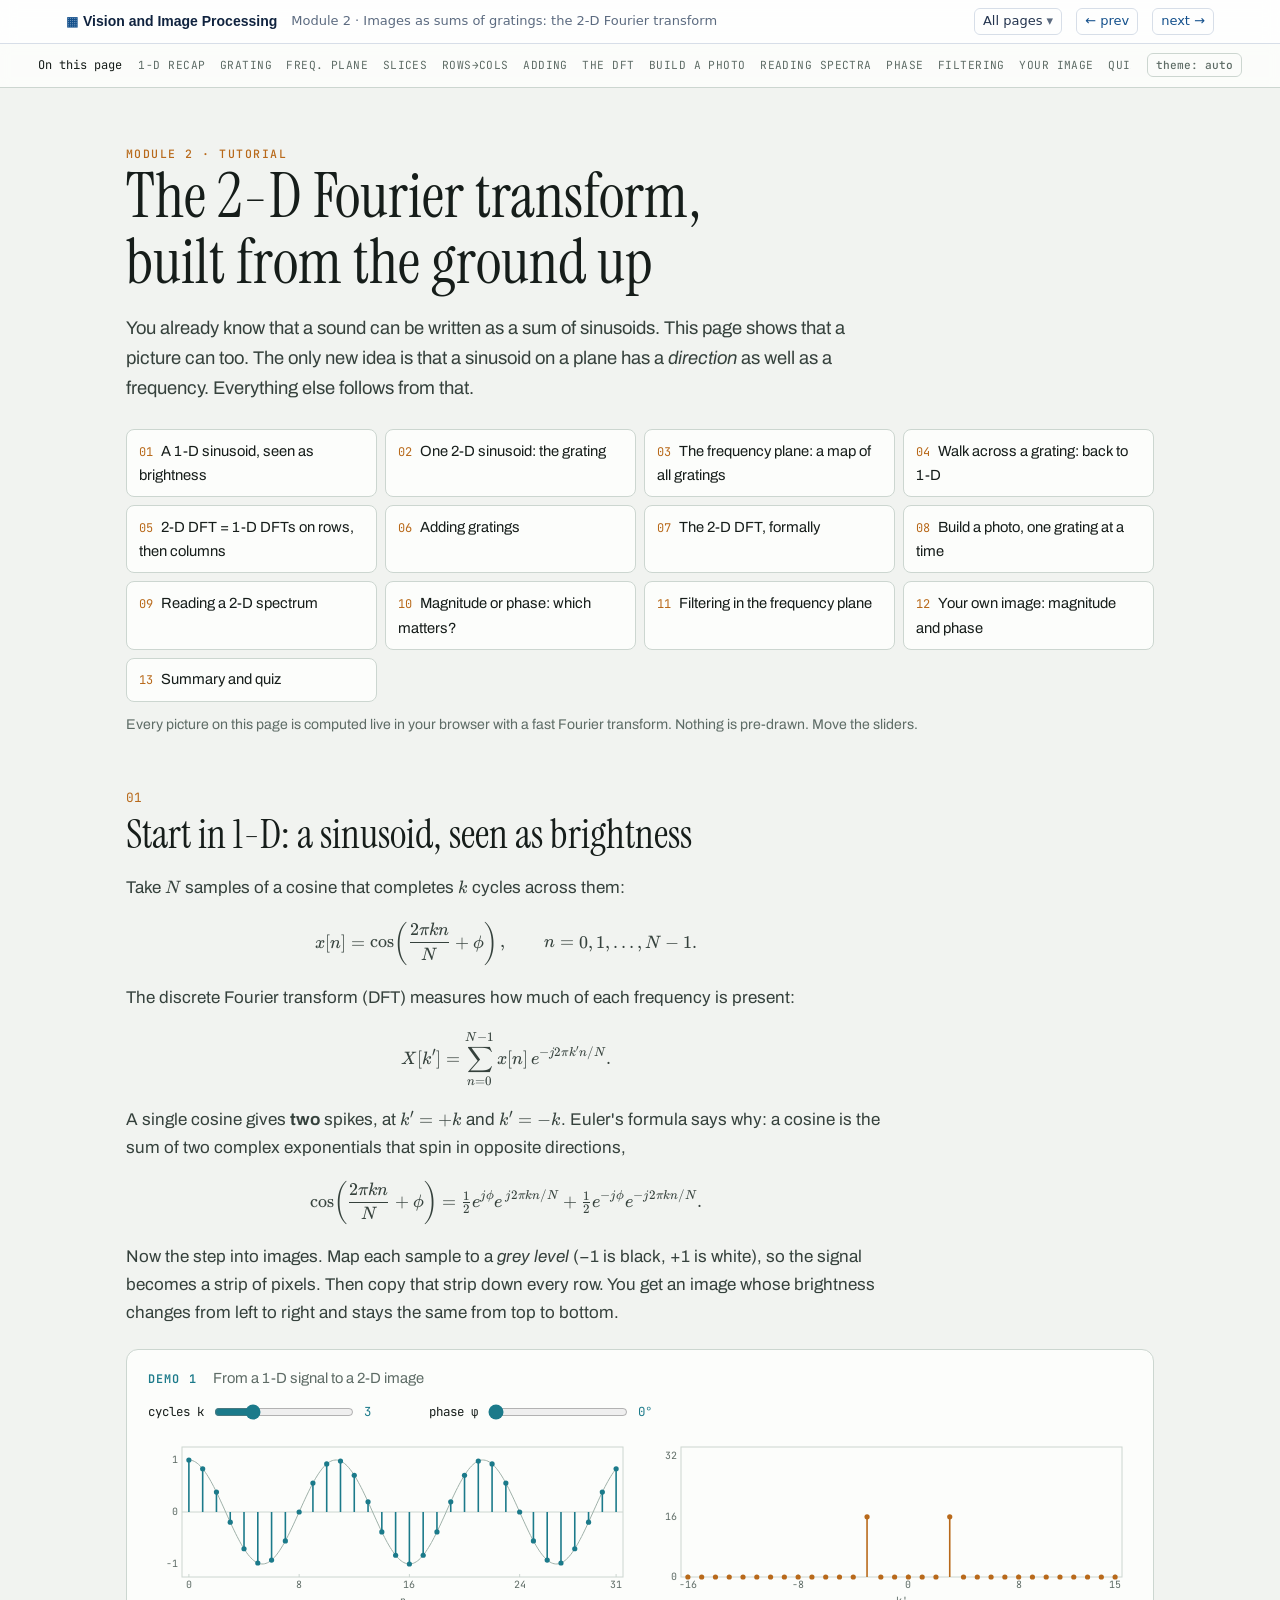
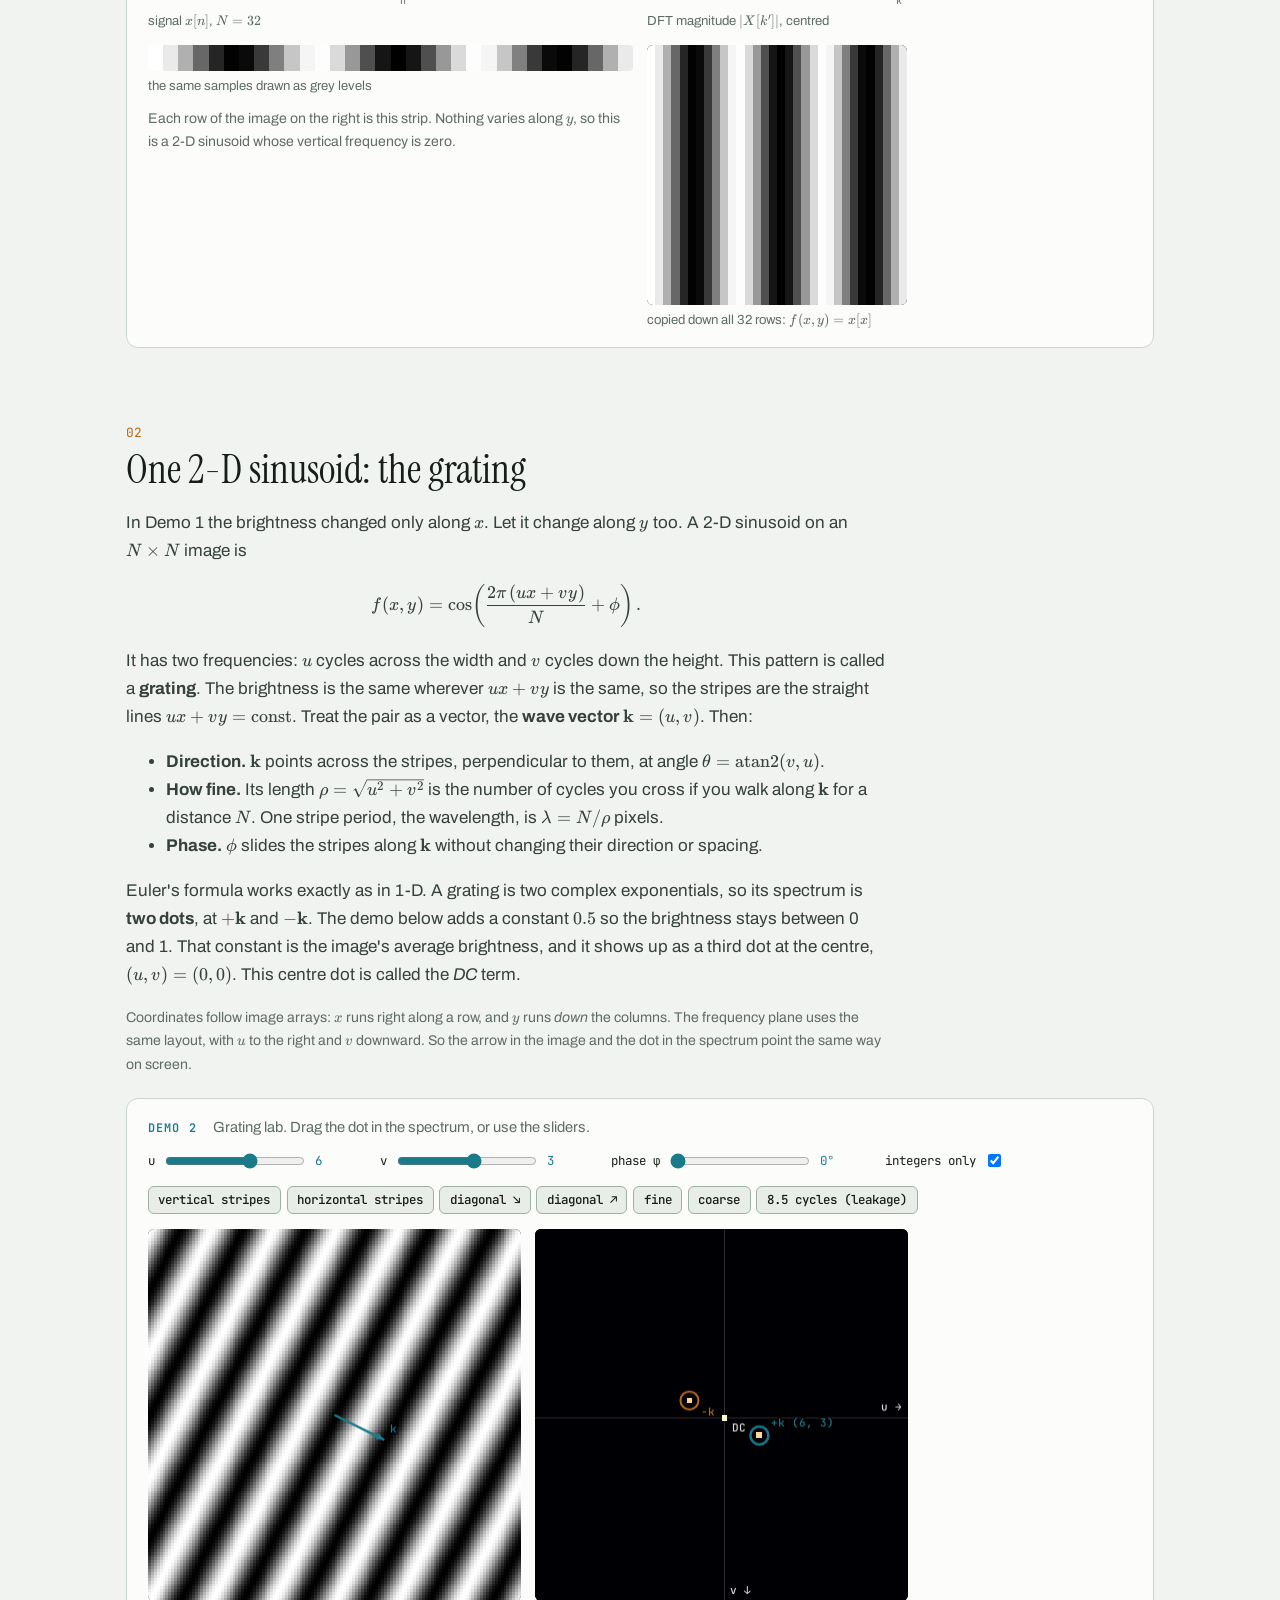
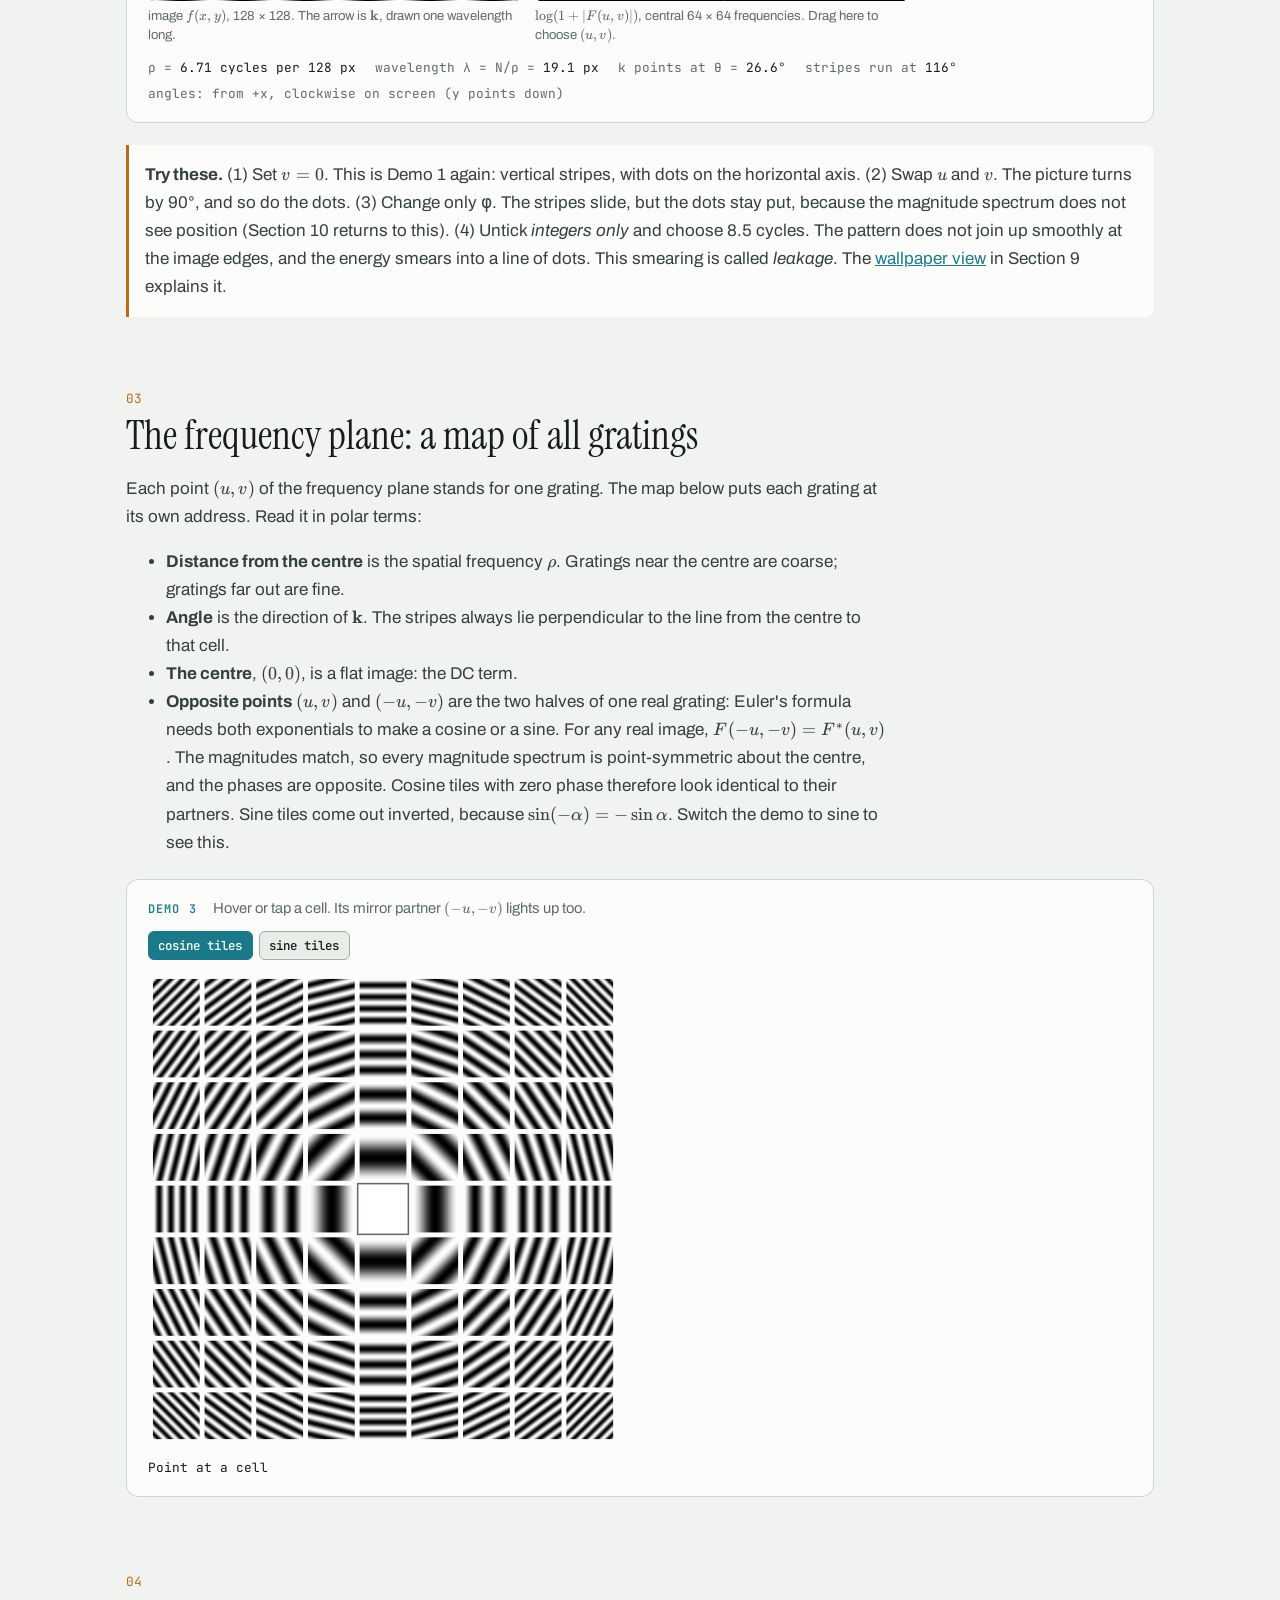
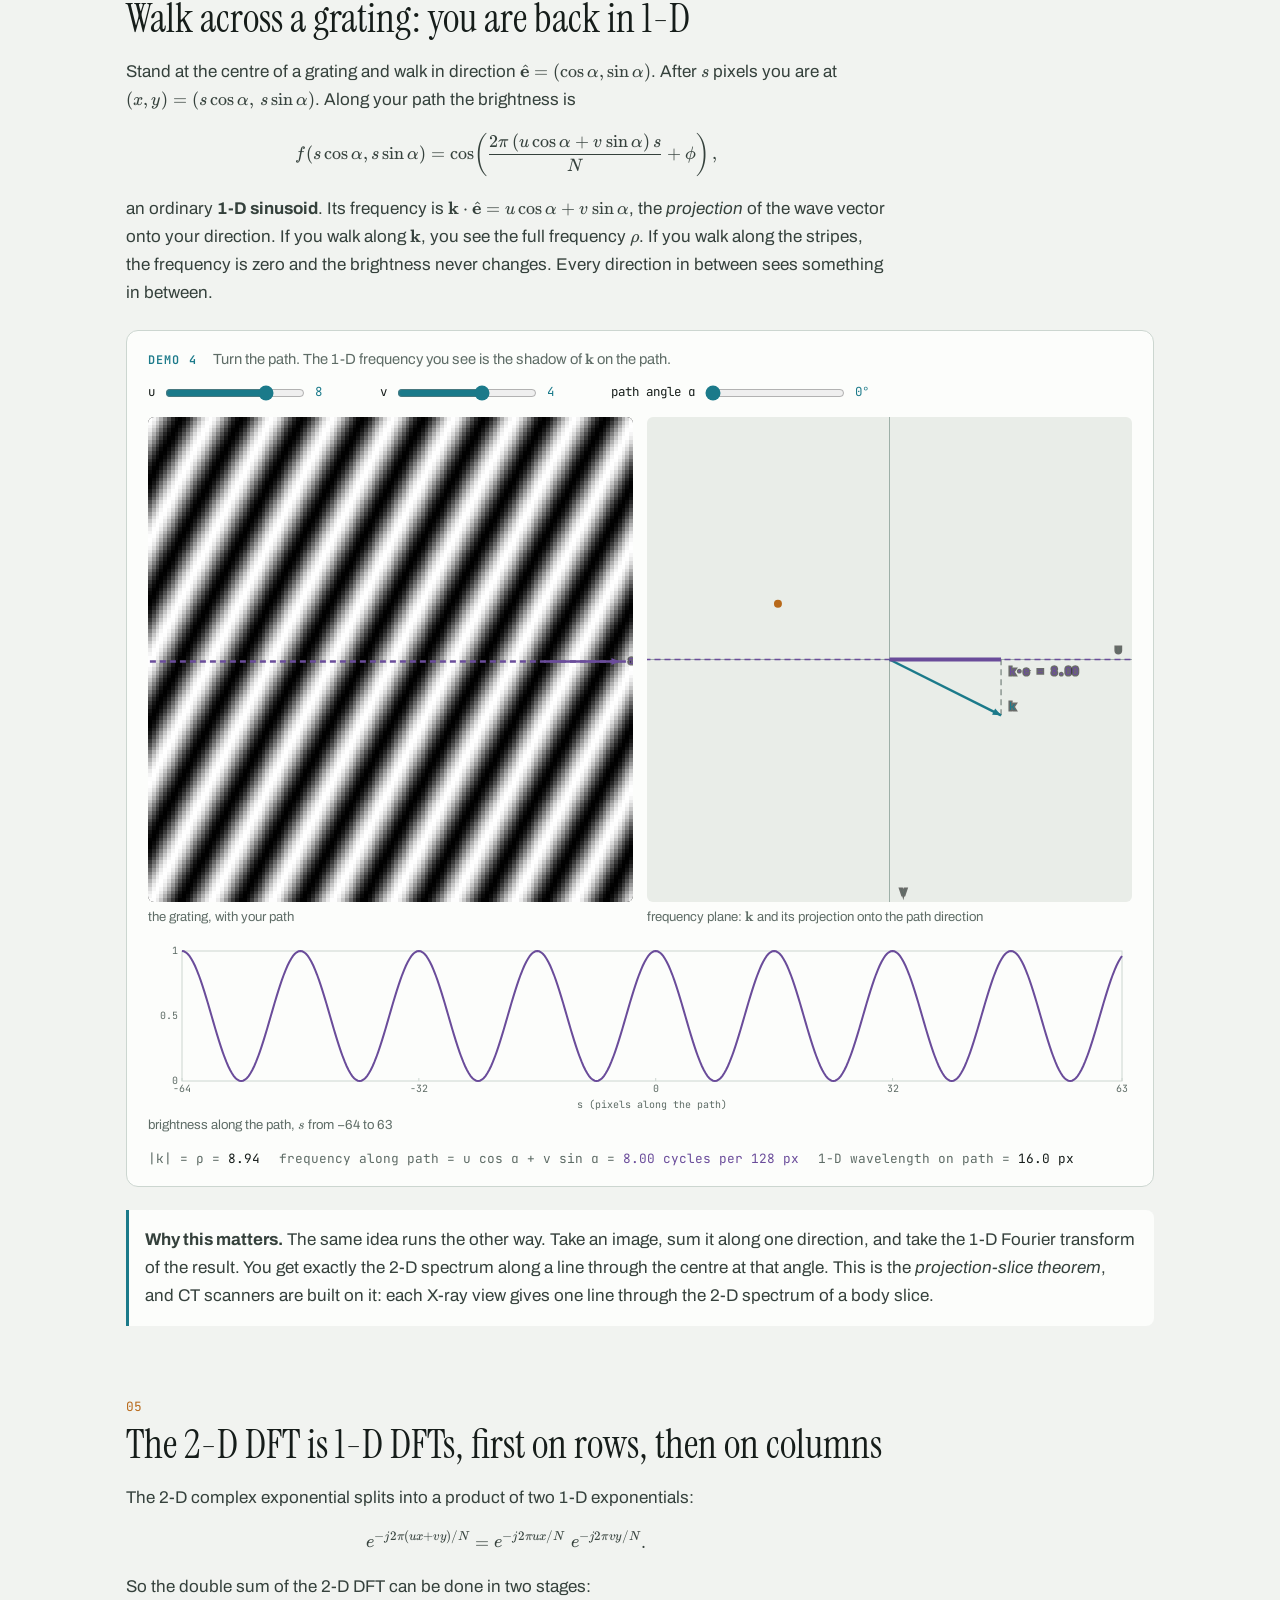
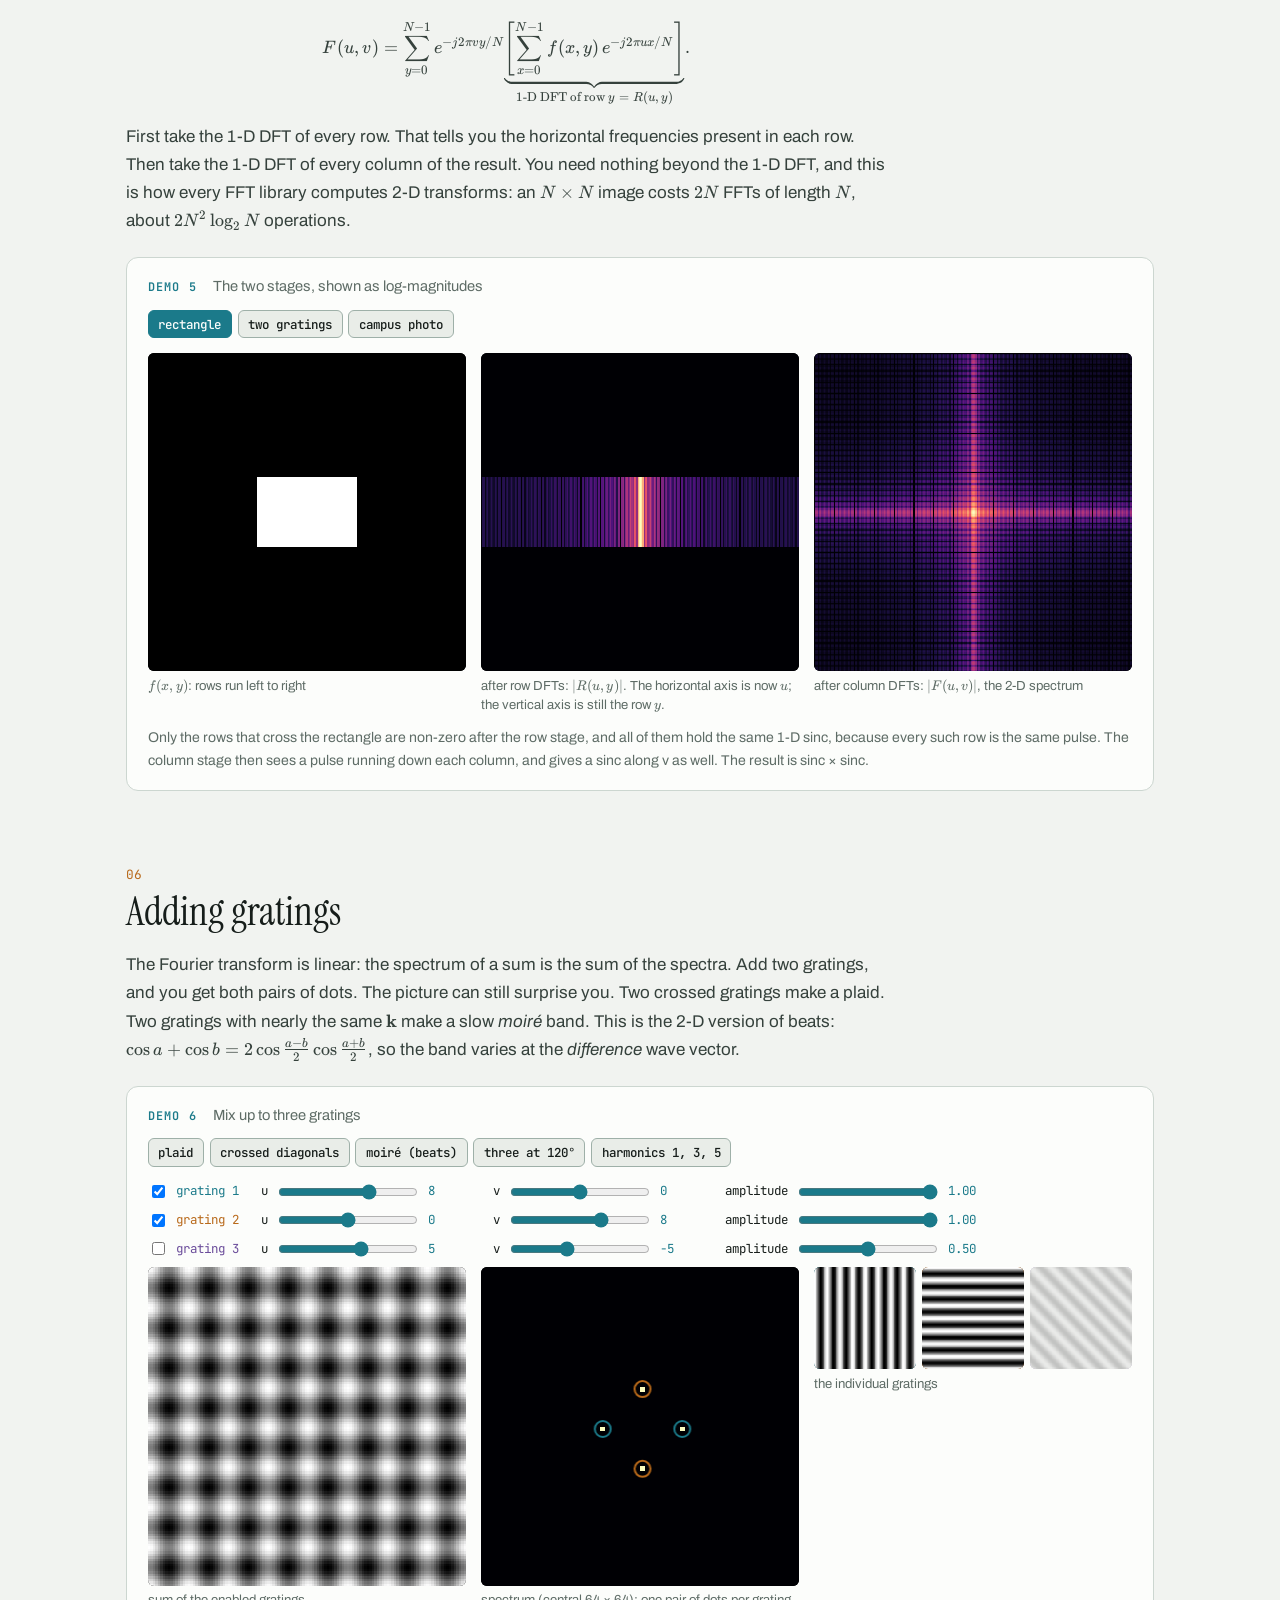
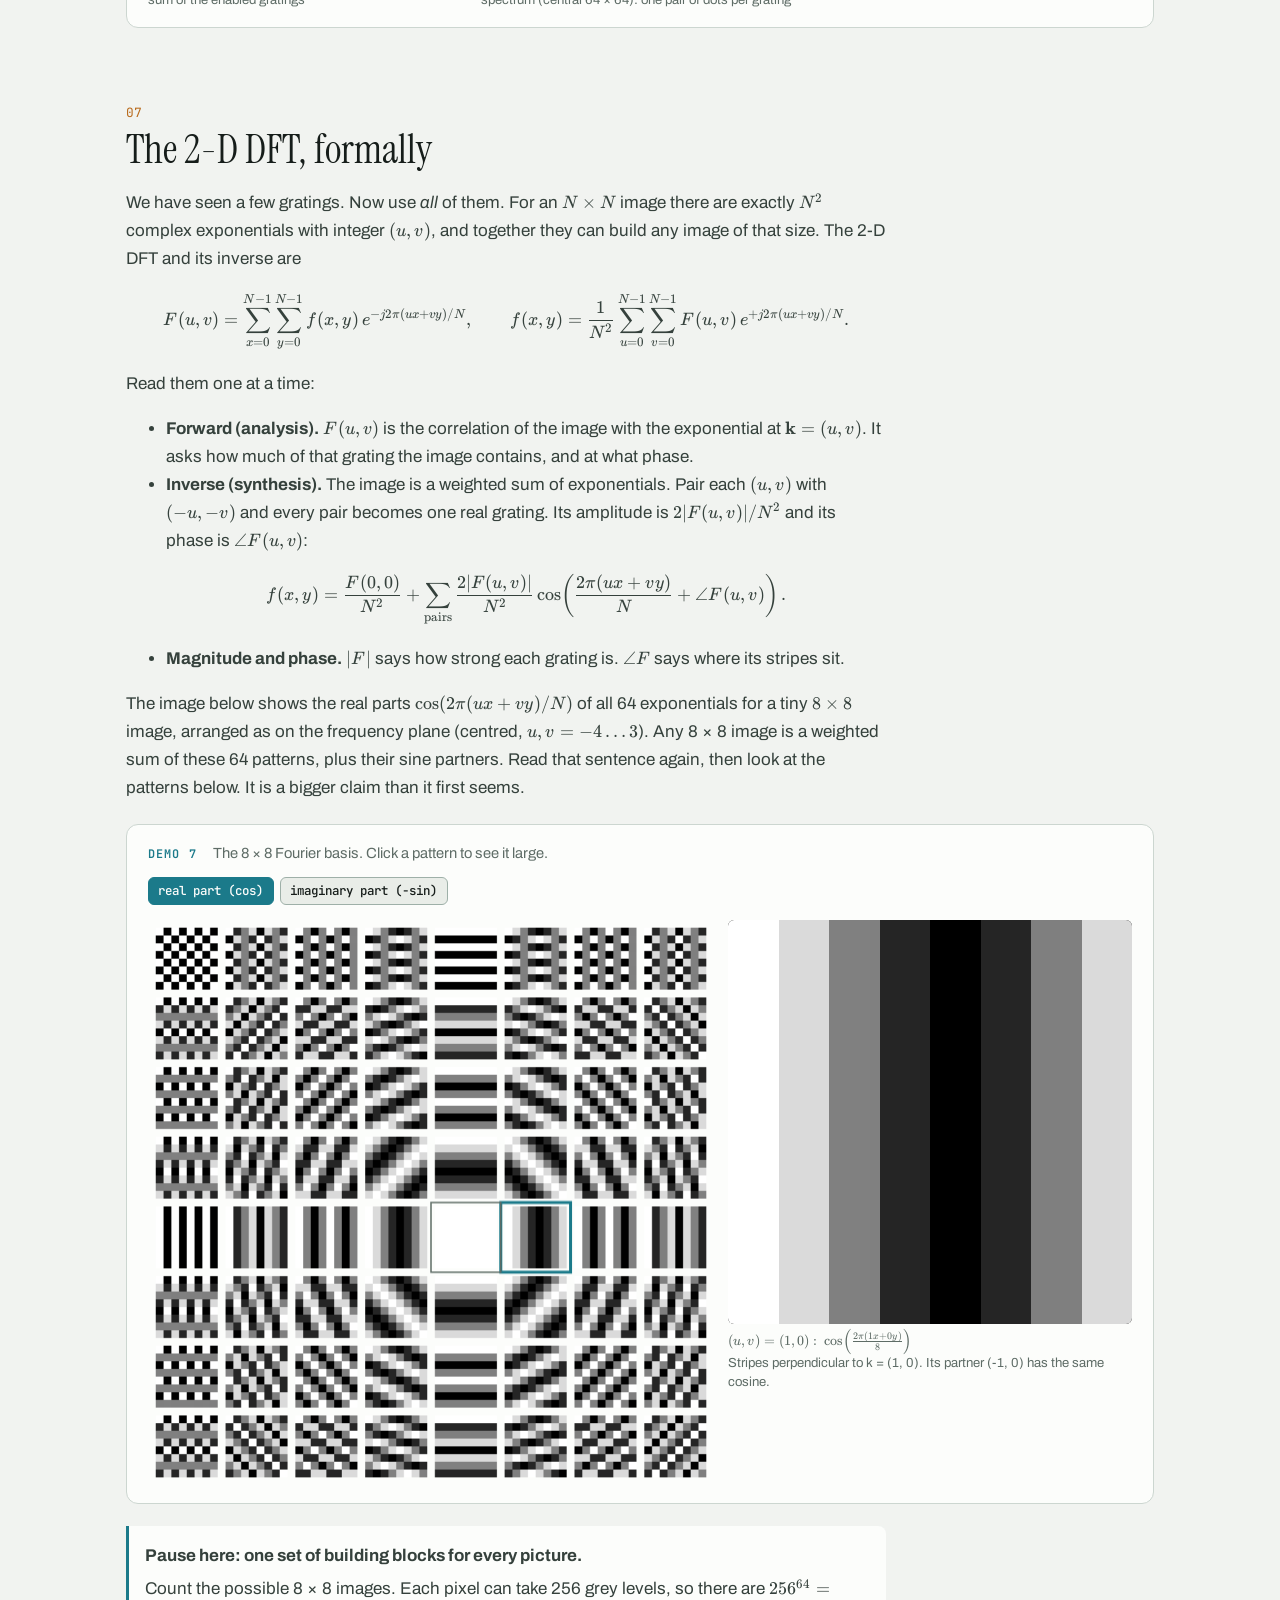
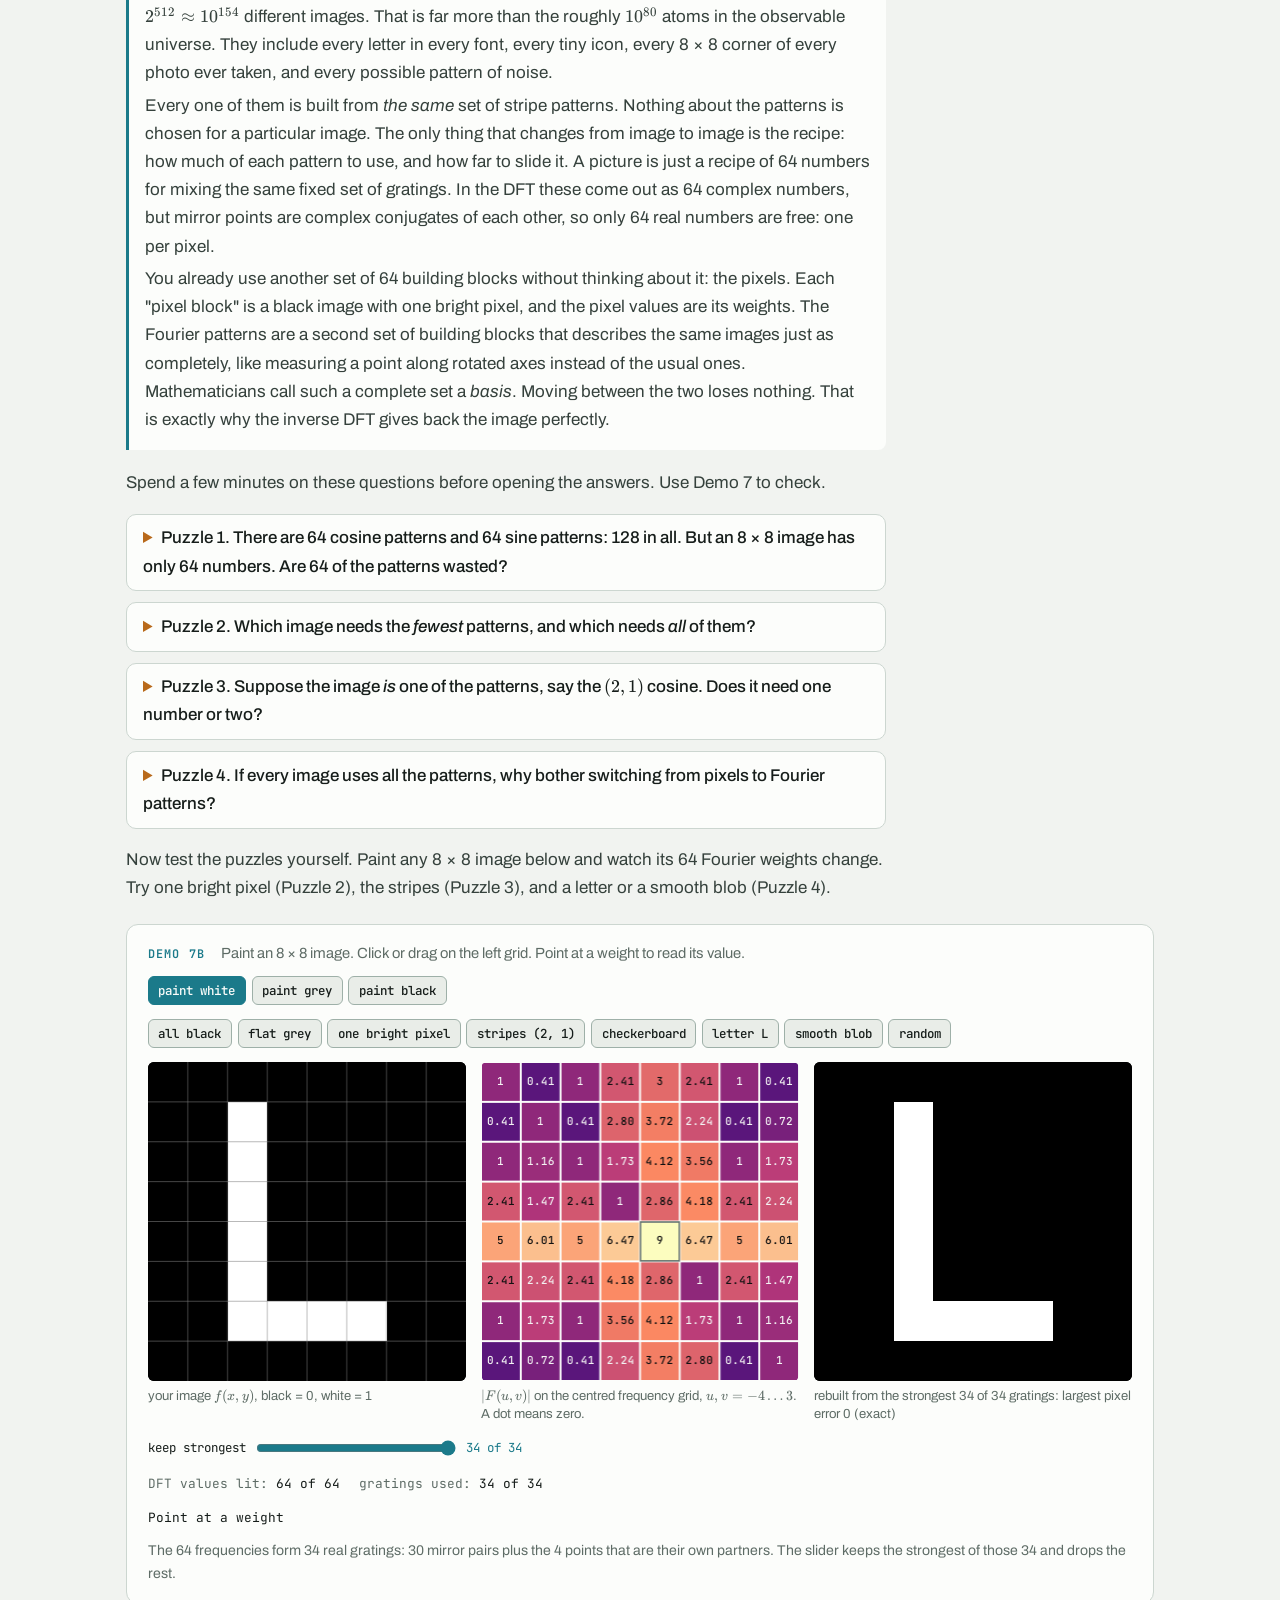
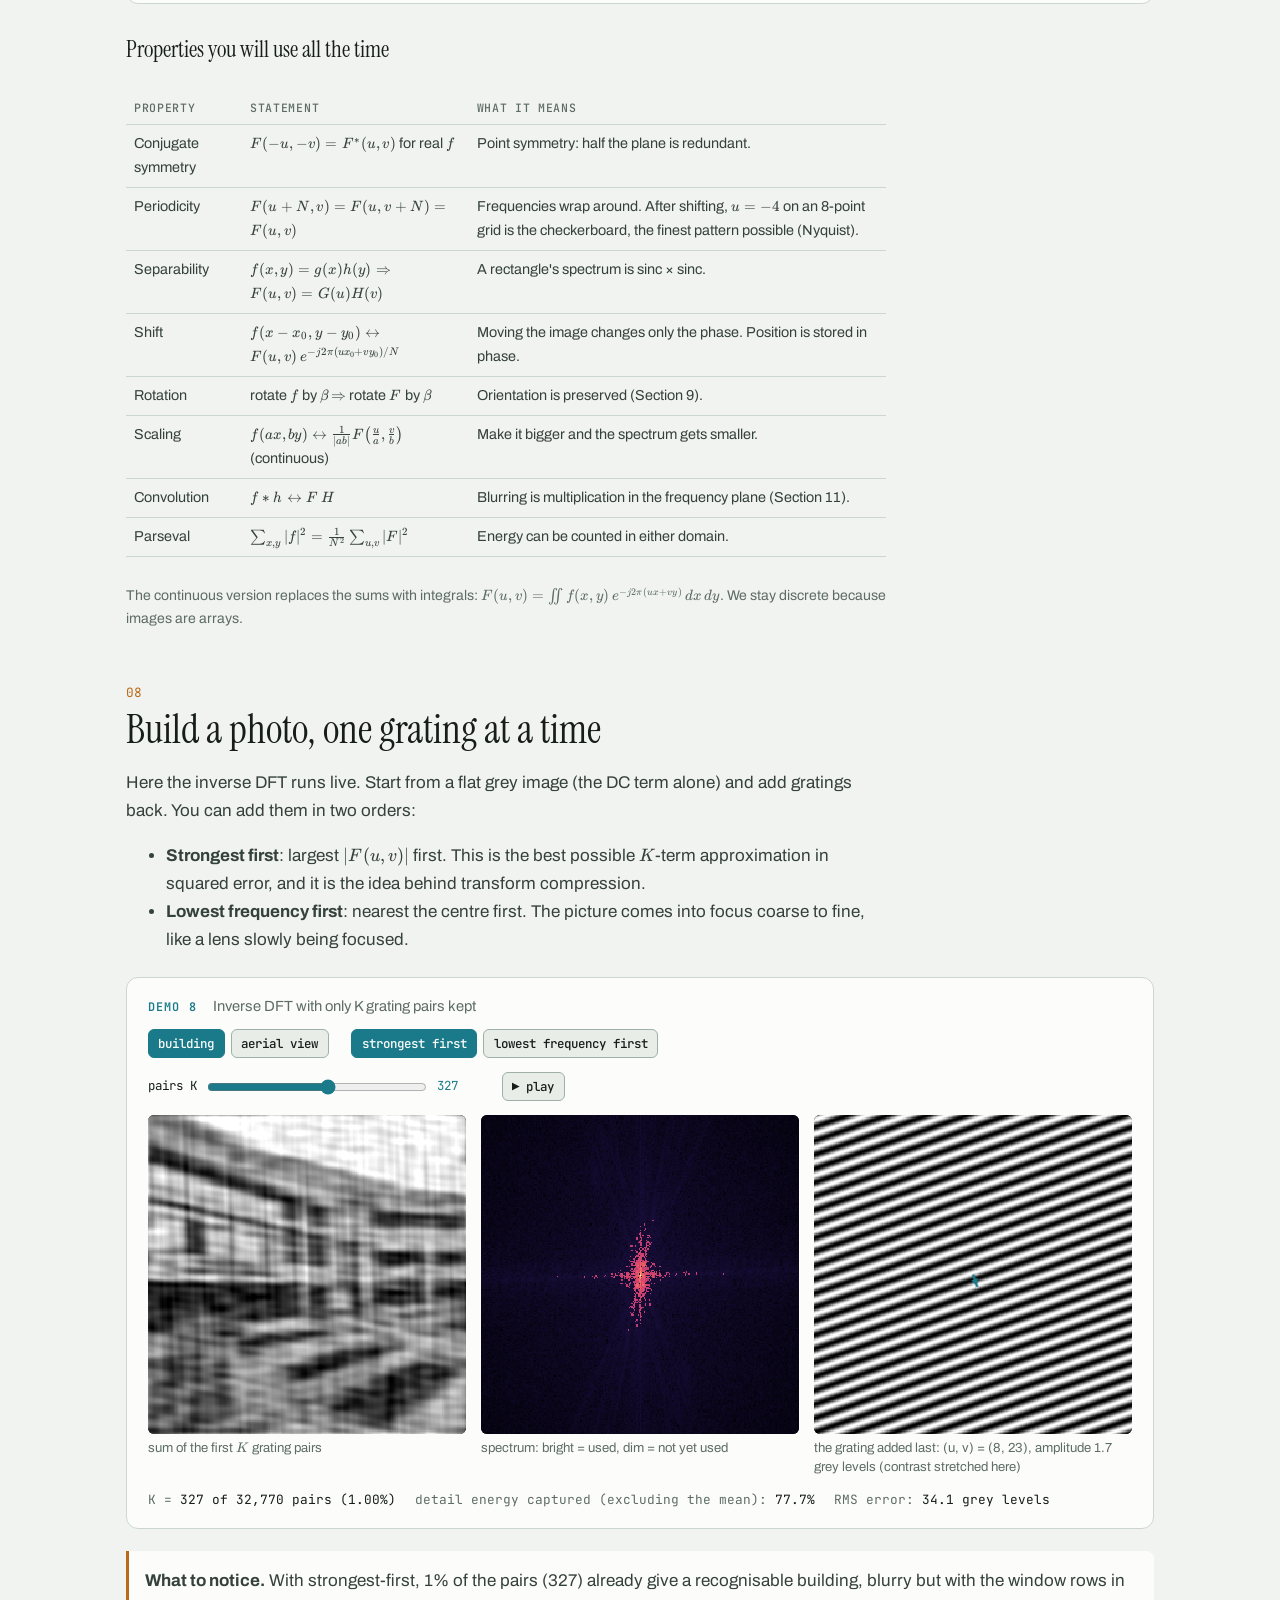
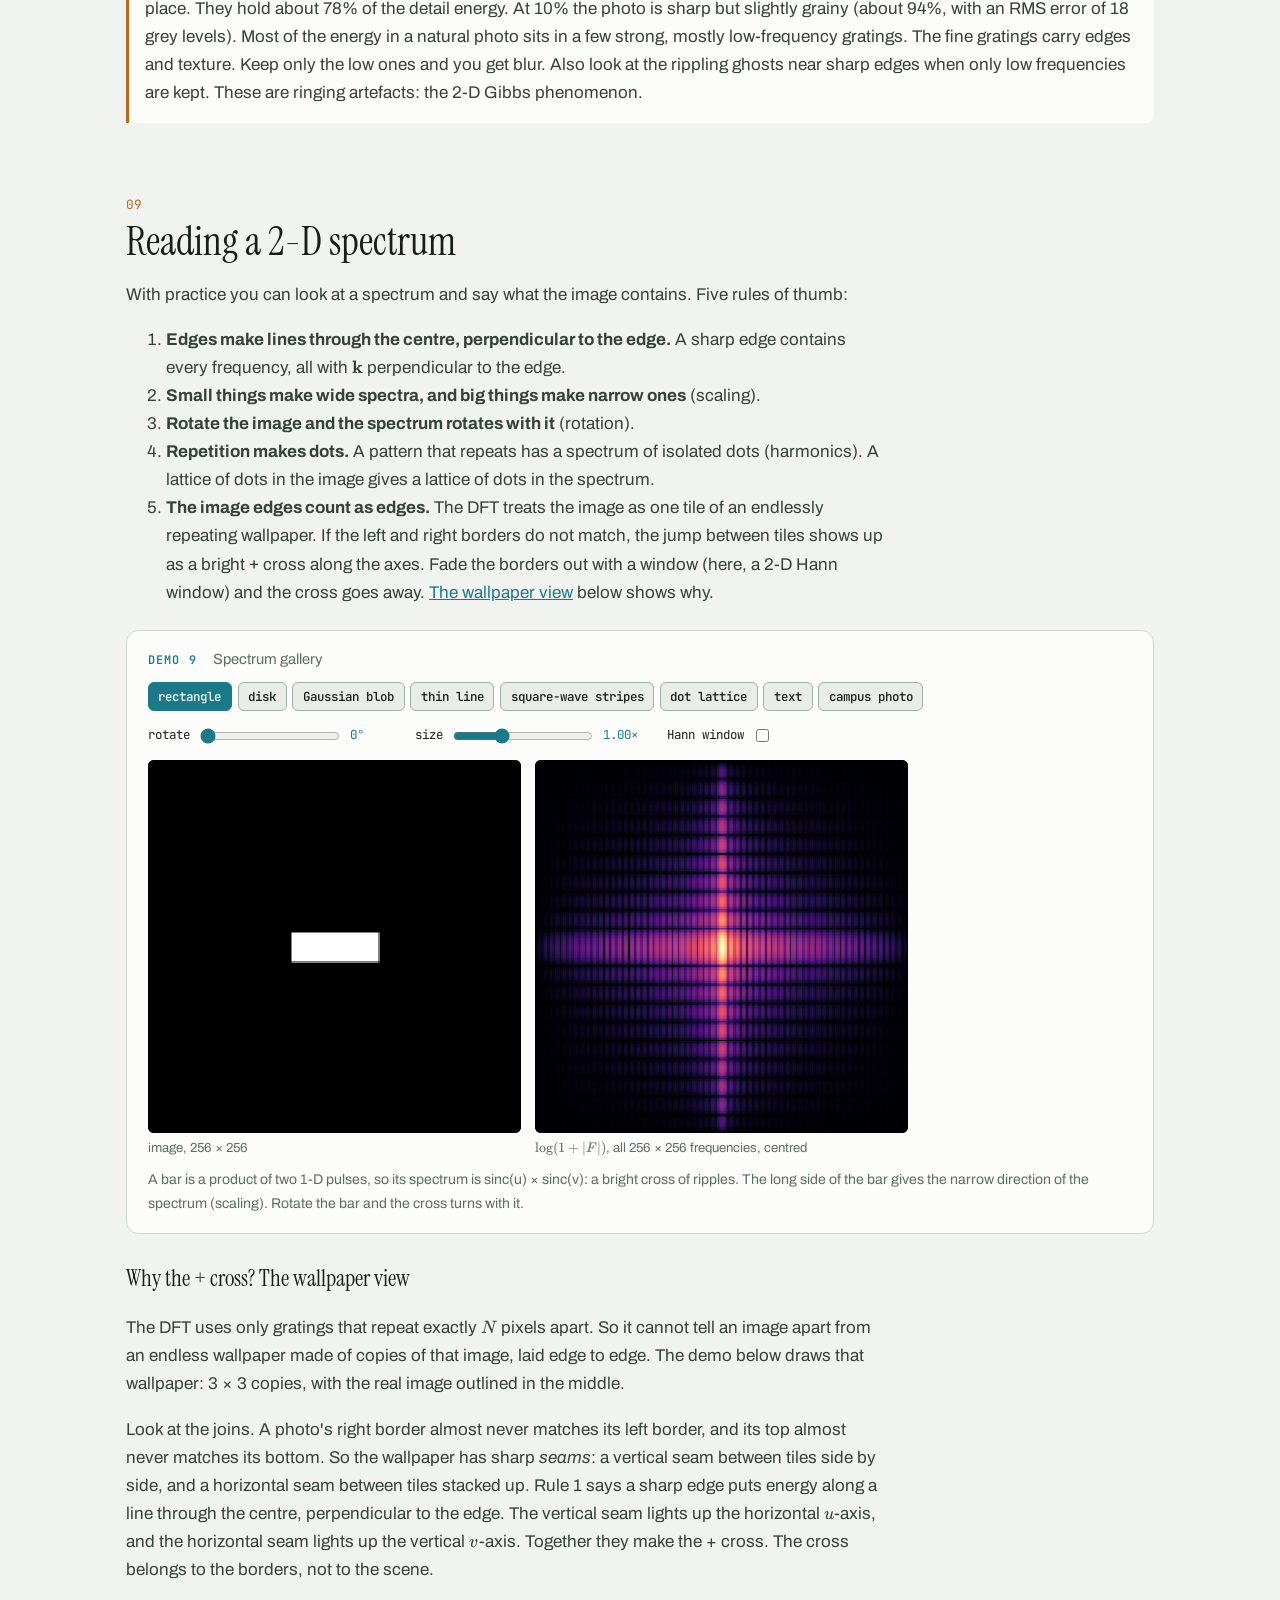
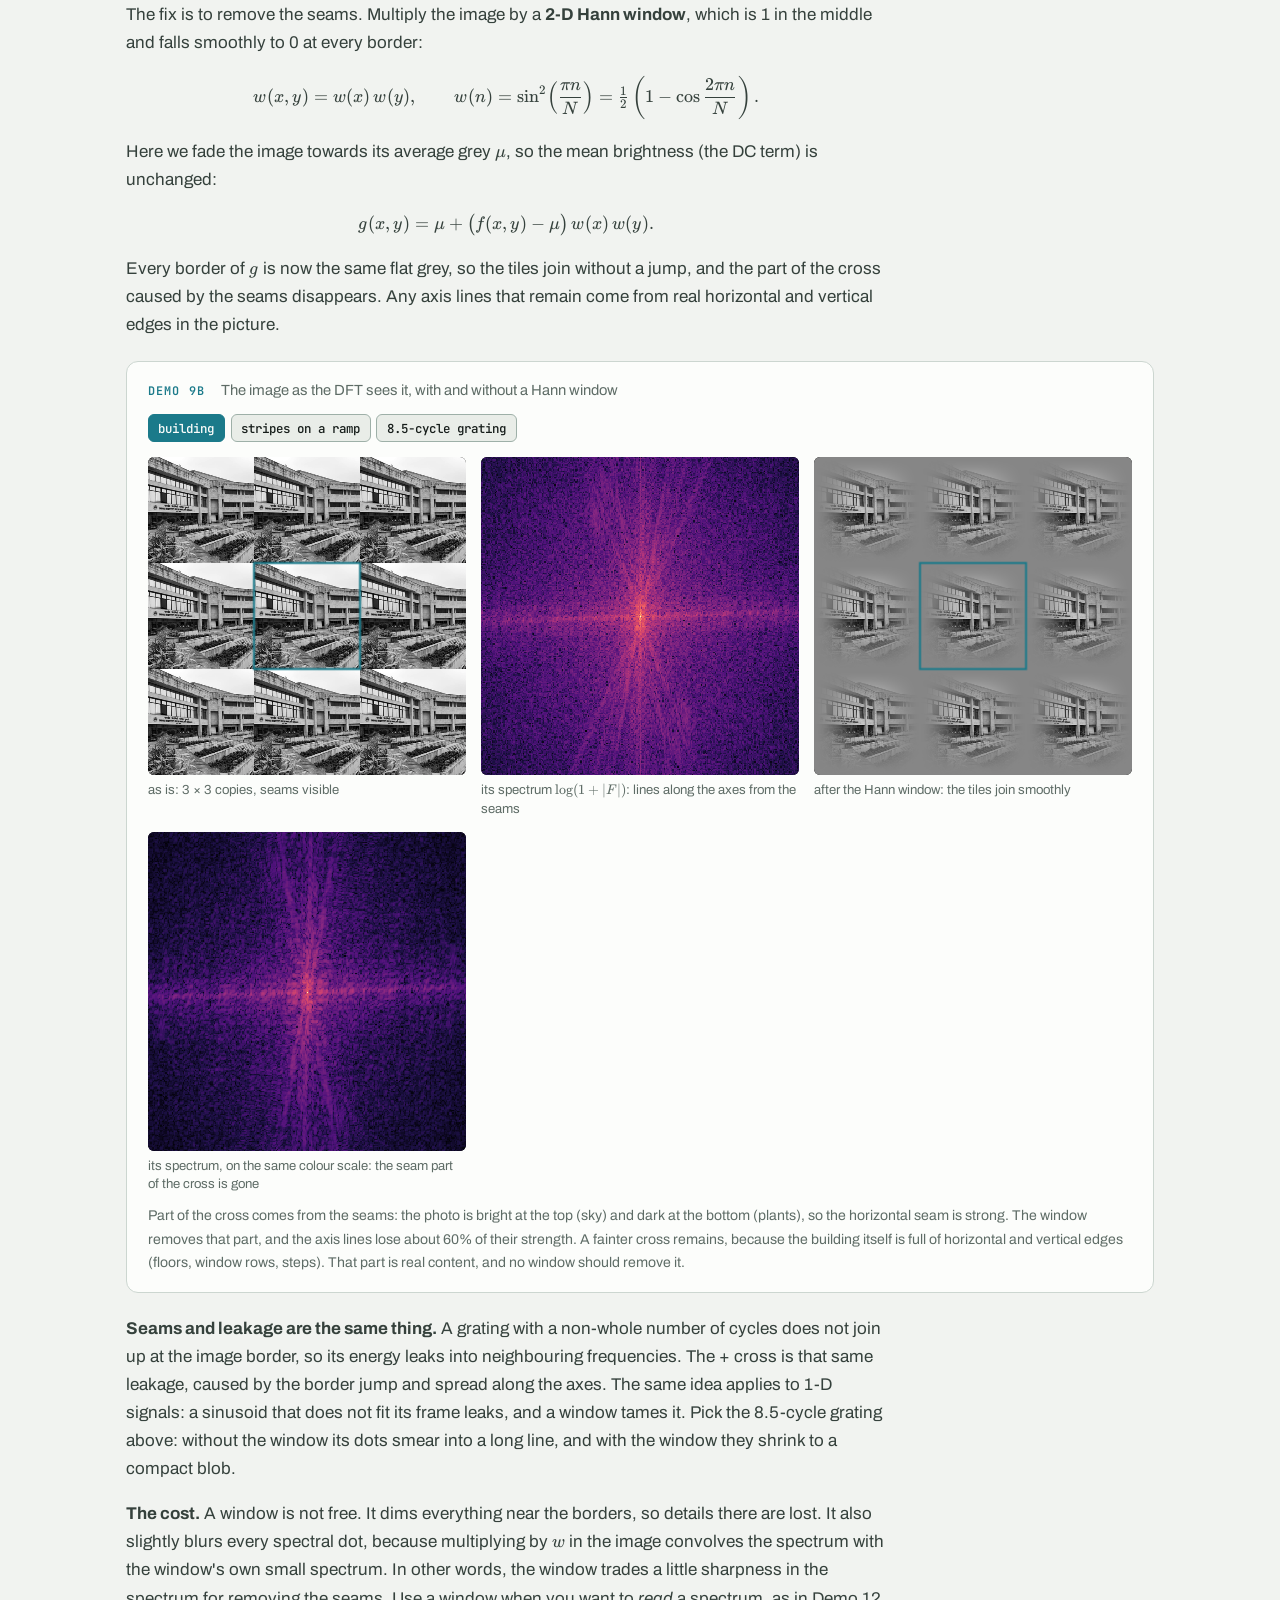
==== commit 2d966648: "added" ====
--- a/docs/fourier_2d/index.html
+++ b/docs/fourier_2d/index.html
@@ -138,7 +138,7 @@
 <!--ai:head--><link rel="stylesheet" href="../assets/site.css?v=592b11fb"><!--/ai:head-->
 </head>
 <body>
-<!--ai:nav--><nav class="ai-nav" aria-label="Course navigation"><div class="ai-nav-in"><a class="ai-brand" href="../index.html" title="Vision and Image Processing"><span class="ai-logo" aria-hidden="true">▦</span><span class="ai-brand-full">Vision and Image Processing</span><span class="ai-brand-short">VIP</span></a><span class="ai-where">Module 1 &middot; Images as sums of gratings: the 2-D Fourier transform</span><details class="ai-menu"><summary>All pages</summary><ul><li><a href="index.html" aria-current="page">1. The 2-D Fourier transform, built from the ground up</a></li><li><a href="../gaze/index.html">2. Where the eyes go: how people scan text and scenes</a></li></ul></details><span class="ai-step ai-prev ai-off">← prev</span><a class="ai-step ai-next" href="../gaze/index.html" title="Where the eyes go: how people scan text and scenes">next →</a></div></nav><!--/ai:nav-->
+<!--ai:nav--><nav class="ai-nav" aria-label="Course navigation"><div class="ai-nav-in"><a class="ai-brand" href="../index.html" title="Vision and Image Processing"><span class="ai-logo" aria-hidden="true">▦</span><span class="ai-brand-full">Vision and Image Processing</span><span class="ai-brand-short">VIP</span></a><span class="ai-where">Module 2 &middot; Images as sums of gratings: the 2-D Fourier transform</span><details class="ai-menu"><summary>All pages</summary><ul><li><a href="../light_camera/index.html">1. Light, eyes and cameras</a></li><li><a href="index.html" aria-current="page">2. The 2-D Fourier transform, built from the ground up</a></li><li><a href="../gaze/index.html">3. Where the eyes go: how people scan text and scenes</a></li></ul></details><a class="ai-step ai-prev" href="../light_camera/index.html" title="Light, eyes and cameras">← prev</a><a class="ai-step ai-next" href="../gaze/index.html" title="Where the eyes go: how people scan text and scenes">next →</a></div></nav><!--/ai:nav-->
 <header class="topbar">
   <span class="brand">On this page</span>
   <nav>
@@ -151,7 +151,7 @@
 
 <main>
 <section class="hero">
-  <div class="eyebrow">Module 1 · Tutorial</div>
+  <div class="eyebrow">Module 2 · Tutorial</div>
   <h1>The 2-D Fourier transform, built from the ground up</h1>
   <p class="lede">You already know that a sound can be written as a sum of sinusoids. This page shows that a picture can too.
   The only new idea is that a sinusoid on a plane has a <em>direction</em> as well as a frequency. Everything else follows from that.</p>
